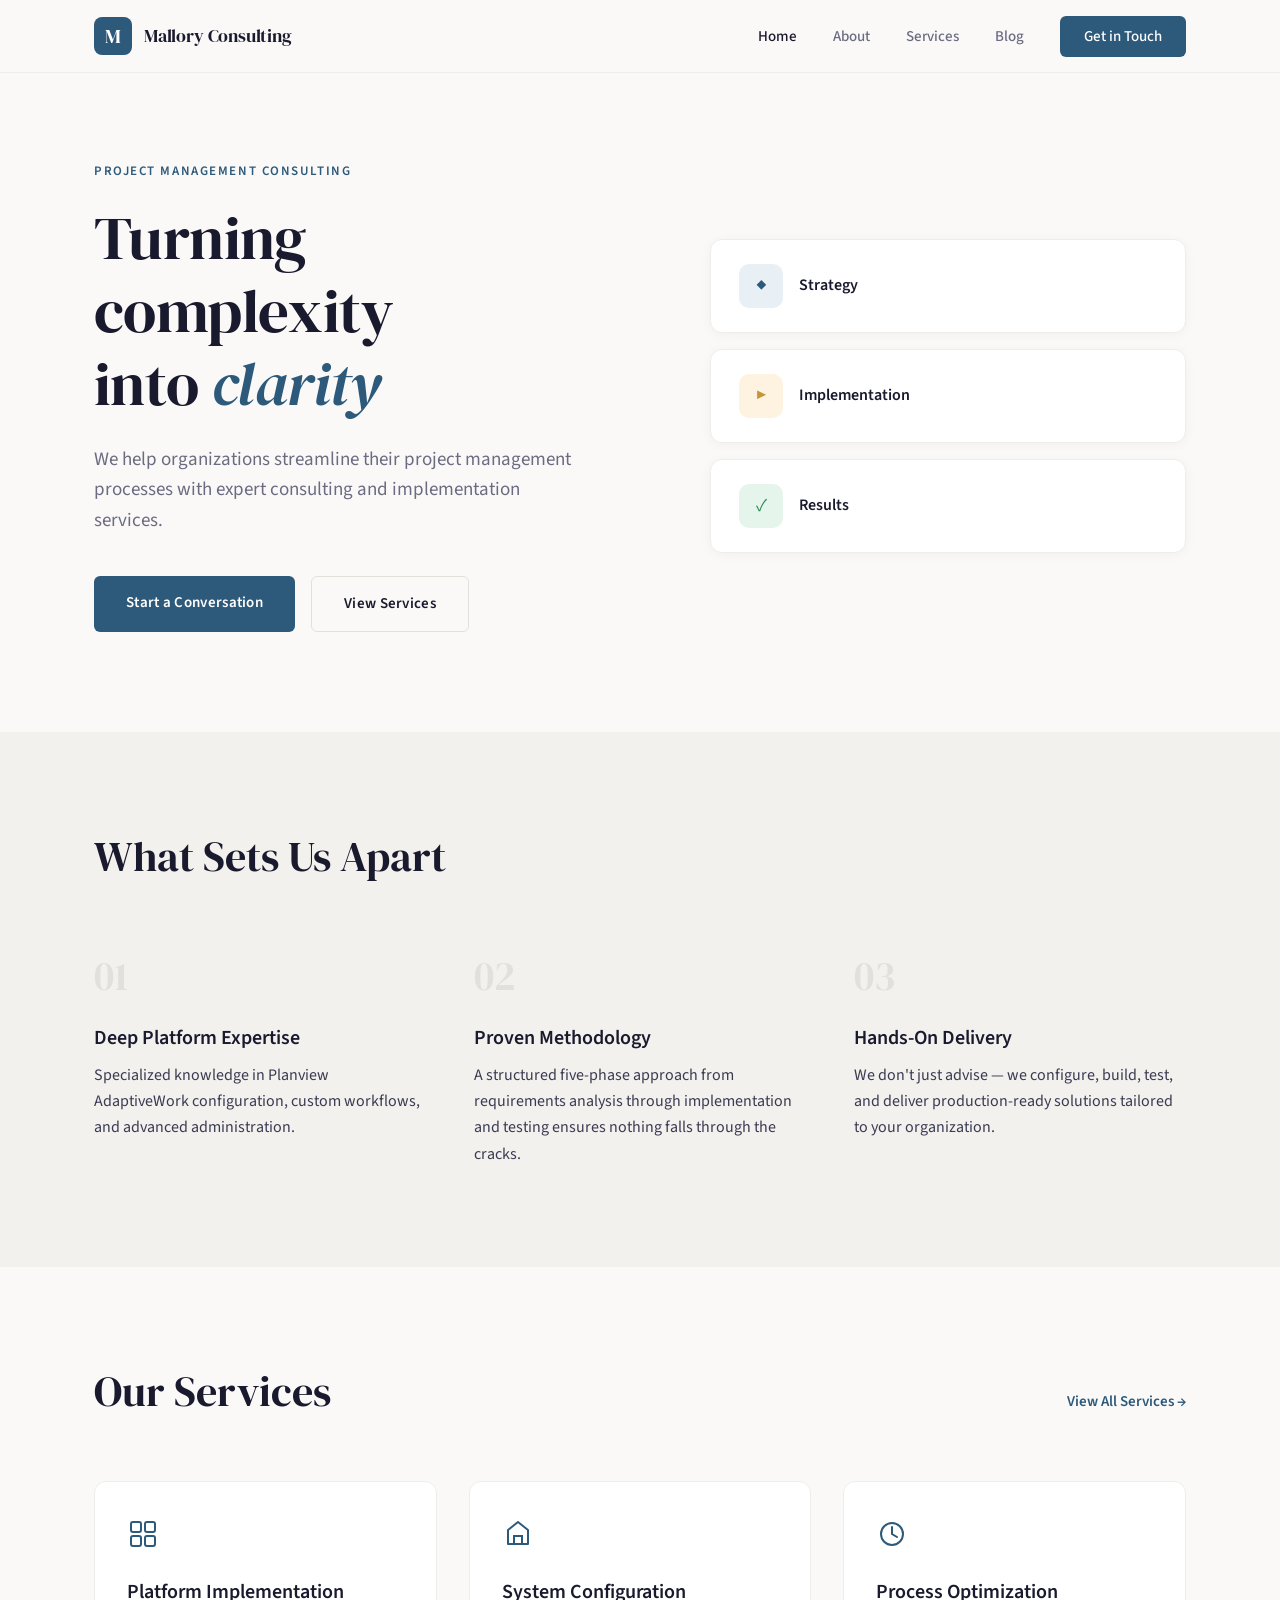
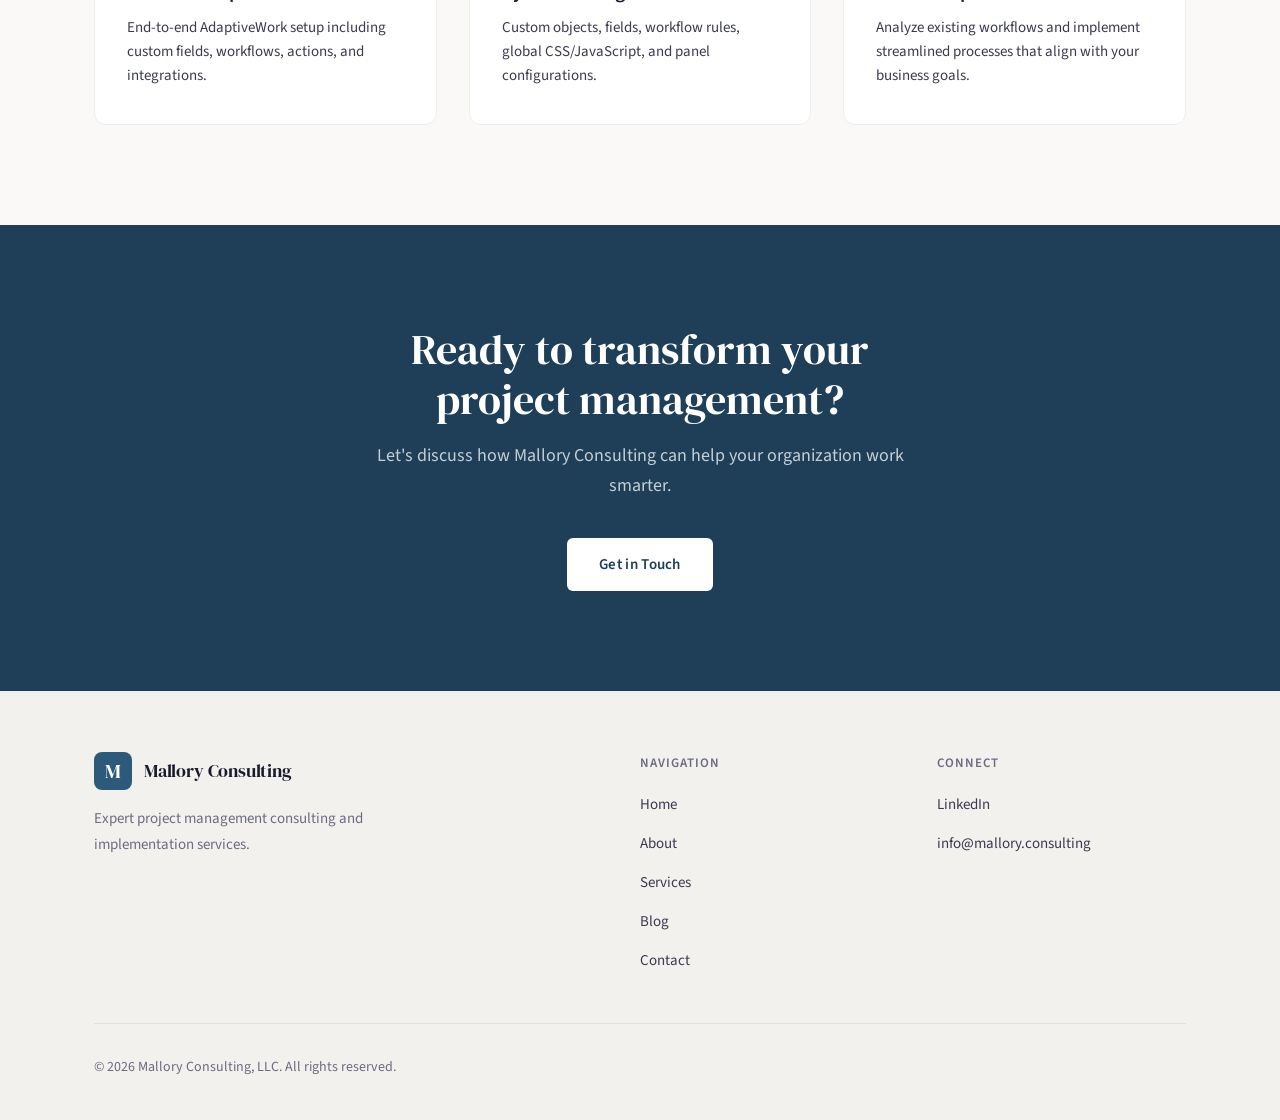
==== index.html @ 577d9a2b "Initial site scaffold" ====
<!DOCTYPE html>
<html lang="en">
<head>
    <meta charset="UTF-8">
    <meta name="viewport" content="width=device-width, initial-scale=1.0">
    <title>Mallory Consulting | Strategic Project Management Solutions</title>
    <meta name="description" content="Mallory Consulting delivers expert project management consulting, specializing in Planview AdaptiveWork implementation and configuration.">
    <link rel="stylesheet" href="css/style.css">
    <link rel="preconnect" href="https://fonts.googleapis.com">
    <link rel="preconnect" href="https://fonts.gstatic.com" crossorigin>
    <link href="https://fonts.googleapis.com/css2?family=DM+Serif+Display&family=Source+Sans+3:wght@300;400;500;600&display=swap" rel="stylesheet">
</head>
<body>
    <header class="site-header">
        <nav class="nav-container">
            <a href="index.html" class="logo">
                <span class="logo-mark">M</span>
                <span class="logo-text">Mallory Consulting</span>
            </a>
            <button class="nav-toggle" aria-label="Toggle navigation">
                <span></span><span></span><span></span>
            </button>
            <ul class="nav-links">
                <li><a href="index.html" class="active">Home</a></li>
                <li><a href="about.html">About</a></li>
                <li><a href="services.html">Services</a></li>
                <li><a href="blog.html">Blog</a></li>
                <li><a href="contact.html" class="nav-cta">Get in Touch</a></li>
            </ul>
        </nav>
    </header>

    <main>
        <!-- Hero Section -->
        <section class="hero">
            <div class="hero-content">
                <p class="hero-eyebrow">Project Management Consulting</p>
                <h1>Turning complexity<br>into <em>clarity</em></h1>
                <p class="hero-description">We help organizations streamline their project management processes with expert consulting and implementation services.</p>
                <div class="hero-actions">
                    <a href="contact.html" class="btn btn-primary">Start a Conversation</a>
                    <a href="services.html" class="btn btn-secondary">View Services</a>
                </div>
            </div>
            <div class="hero-visual">
                <div class="hero-card card-1">
                    <span class="card-icon">&#9670;</span>
                    <span class="card-label">Strategy</span>
                </div>
                <div class="hero-card card-2">
                    <span class="card-icon">&#9654;</span>
                    <span class="card-label">Implementation</span>
                </div>
                <div class="hero-card card-3">
                    <span class="card-icon">&#10003;</span>
                    <span class="card-label">Results</span>
                </div>
            </div>
        </section>

        <!-- Value Proposition -->
        <section class="value-section">
            <div class="container">
                <h2 class="section-title">What Sets Us Apart</h2>
                <div class="value-grid">
                    <div class="value-item">
                        <div class="value-number">01</div>
                        <h3>Deep Platform Expertise</h3>
                        <p>Specialized knowledge in Planview AdaptiveWork configuration, custom workflows, and advanced administration.</p>
                    </div>
                    <div class="value-item">
                        <div class="value-number">02</div>
                        <h3>Proven Methodology</h3>
                        <p>A structured five-phase approach from requirements analysis through implementation and testing ensures nothing falls through the cracks.</p>
                    </div>
                    <div class="value-item">
                        <div class="value-number">03</div>
                        <h3>Hands-On Delivery</h3>
                        <p>We don't just advise — we configure, build, test, and deliver production-ready solutions tailored to your organization.</p>
                    </div>
                </div>
            </div>
        </section>

        <!-- Services Preview -->
        <section class="services-preview">
            <div class="container">
                <div class="services-preview-header">
                    <h2 class="section-title">Our Services</h2>
                    <a href="services.html" class="link-arrow">View All Services &rarr;</a>
                </div>
                <div class="services-grid">
                    <div class="service-card">
                        <div class="service-icon">
                            <svg width="32" height="32" viewBox="0 0 32 32" fill="none"><rect x="4" y="4" width="10" height="10" rx="2" stroke="currentColor" stroke-width="2"/><rect x="18" y="4" width="10" height="10" rx="2" stroke="currentColor" stroke-width="2"/><rect x="4" y="18" width="10" height="10" rx="2" stroke="currentColor" stroke-width="2"/><rect x="18" y="18" width="10" height="10" rx="2" stroke="currentColor" stroke-width="2"/></svg>
                        </div>
                        <h3>Platform Implementation</h3>
                        <p>End-to-end AdaptiveWork setup including custom fields, workflows, actions, and integrations.</p>
                    </div>
                    <div class="service-card">
                        <div class="service-icon">
                            <svg width="32" height="32" viewBox="0 0 32 32" fill="none"><path d="M6 26V12l10-8 10 8v14H6z" stroke="currentColor" stroke-width="2" stroke-linejoin="round"/><rect x="12" y="18" width="8" height="8" stroke="currentColor" stroke-width="2"/></svg>
                        </div>
                        <h3>System Configuration</h3>
                        <p>Custom objects, fields, workflow rules, global CSS/JavaScript, and panel configurations.</p>
                    </div>
                    <div class="service-card">
                        <div class="service-icon">
                            <svg width="32" height="32" viewBox="0 0 32 32" fill="none"><circle cx="16" cy="16" r="11" stroke="currentColor" stroke-width="2"/><path d="M16 9v7l5 3" stroke="currentColor" stroke-width="2" stroke-linecap="round"/></svg>
                        </div>
                        <h3>Process Optimization</h3>
                        <p>Analyze existing workflows and implement streamlined processes that align with your business goals.</p>
                    </div>
                </div>
            </div>
        </section>

        <!-- CTA Section -->
        <section class="cta-section">
            <div class="container">
                <div class="cta-content">
                    <h2>Ready to transform your project management?</h2>
                    <p>Let's discuss how Mallory Consulting can help your organization work smarter.</p>
                    <a href="contact.html" class="btn btn-primary btn-light">Get in Touch</a>
                </div>
            </div>
        </section>
    </main>

    <footer class="site-footer">
        <div class="container">
            <div class="footer-content">
                <div class="footer-brand">
                    <a href="index.html" class="logo">
                        <span class="logo-mark">M</span>
                        <span class="logo-text">Mallory Consulting</span>
                    </a>
                    <p>Expert project management consulting and implementation services.</p>
                </div>
                <div class="footer-links">
                    <h4>Navigation</h4>
                    <ul>
                        <li><a href="index.html">Home</a></li>
                        <li><a href="about.html">About</a></li>
                        <li><a href="services.html">Services</a></li>
                        <li><a href="blog.html">Blog</a></li>
                        <li><a href="contact.html">Contact</a></li>
                    </ul>
                </div>
                <div class="footer-links">
                    <h4>Connect</h4>
                    <ul>
                        <li><a href="https://linkedin.com" target="_blank" rel="noopener">LinkedIn</a></li>
                        <li><a href="mailto:info@mallory.consulting">info@mallory.consulting</a></li>
                    </ul>
                </div>
            </div>
            <div class="footer-bottom">
                <p>&copy; 2026 Mallory Consulting, LLC. All rights reserved.</p>
            </div>
        </div>
    </footer>

    <script src="js/main.js"></script>
</body>
</html>
---- css/style.css ----
/* ============================================
   Mallory Consulting — Main Stylesheet
   ============================================ */

/* --- CSS Variables --- */
:root {
    --color-ink: #1a1a2e;
    --color-ink-light: #3a3a52;
    --color-ink-muted: #6b6b82;
    --color-surface: #faf9f7;
    --color-surface-warm: #f3f1ed;
    --color-surface-card: #ffffff;
    --color-accent: #2d5a7b;
    --color-accent-deep: #1e3f57;
    --color-accent-light: #e8f0f5;
    --color-highlight: #c5953a;
    --color-border: #e2e0db;
    --color-border-light: #eeedea;

    --font-display: 'DM Serif Display', Georgia, serif;
    --font-body: 'Source Sans 3', -apple-system, BlinkMacSystemFont, sans-serif;

    --max-width: 1140px;
    --section-padding: 100px;
    --transition: 0.3s ease;
}

/* --- Reset & Base --- */
*, *::before, *::after {
    margin: 0;
    padding: 0;
    box-sizing: border-box;
}

html {
    scroll-behavior: smooth;
    -webkit-font-smoothing: antialiased;
}

body {
    font-family: var(--font-body);
    font-weight: 400;
    font-size: 17px;
    line-height: 1.7;
    color: var(--color-ink);
    background-color: var(--color-surface);
}

img {
    max-width: 100%;
    display: block;
}

a {
    color: var(--color-accent);
    text-decoration: none;
    transition: color var(--transition);
}

a:hover {
    color: var(--color-accent-deep);
}

.container {
    max-width: var(--max-width);
    margin: 0 auto;
    padding: 0 24px;
}

/* --- Typography --- */
h1, h2, h3 {
    font-family: var(--font-display);
    font-weight: 400;
    line-height: 1.2;
    color: var(--color-ink);
}

h1 {
    font-size: clamp(2.4rem, 5vw, 3.8rem);
    letter-spacing: -0.01em;
}

h1 em {
    font-style: italic;
    color: var(--color-accent);
}

h2 {
    font-size: clamp(1.8rem, 3.5vw, 2.6rem);
}

h3 {
    font-size: 1.25rem;
}

p {
    color: var(--color-ink-light);
}

/* --- Buttons --- */
.btn {
    display: inline-block;
    padding: 14px 32px;
    font-family: var(--font-body);
    font-size: 15px;
    font-weight: 600;
    letter-spacing: 0.02em;
    border-radius: 6px;
    border: none;
    cursor: pointer;
    transition: all var(--transition);
    text-align: center;
}

.btn-primary {
    background-color: var(--color-accent);
    color: #fff;
}

.btn-primary:hover {
    background-color: var(--color-accent-deep);
    color: #fff;
    transform: translateY(-1px);
    box-shadow: 0 4px 16px rgba(45, 90, 123, 0.25);
}

.btn-secondary {
    background-color: transparent;
    color: var(--color-ink);
    border: 1.5px solid var(--color-border);
}

.btn-secondary:hover {
    border-color: var(--color-ink);
    color: var(--color-ink);
}

.btn-light {
    background-color: #fff;
    color: var(--color-accent-deep);
}

.btn-light:hover {
    background-color: var(--color-surface);
    color: var(--color-accent-deep);
    transform: translateY(-1px);
    box-shadow: 0 4px 16px rgba(0, 0, 0, 0.15);
}

.btn-full {
    width: 100%;
}

/* --- Header & Navigation --- */
.site-header {
    position: fixed;
    top: 0;
    left: 0;
    right: 0;
    z-index: 100;
    background-color: rgba(250, 249, 247, 0.92);
    backdrop-filter: blur(12px);
    border-bottom: 1px solid var(--color-border-light);
}

.nav-container {
    max-width: var(--max-width);
    margin: 0 auto;
    padding: 0 24px;
    display: flex;
    align-items: center;
    justify-content: space-between;
    height: 72px;
}

.logo {
    display: flex;
    align-items: center;
    gap: 12px;
    text-decoration: none;
    color: var(--color-ink);
}

.logo-mark {
    display: flex;
    align-items: center;
    justify-content: center;
    width: 38px;
    height: 38px;
    background-color: var(--color-accent);
    color: #fff;
    font-family: var(--font-display);
    font-size: 20px;
    border-radius: 8px;
}

.logo-text {
    font-family: var(--font-display);
    font-size: 18px;
    letter-spacing: -0.01em;
}

.nav-links {
    display: flex;
    align-items: center;
    gap: 36px;
    list-style: none;
}

.nav-links a {
    color: var(--color-ink-muted);
    font-size: 15px;
    font-weight: 500;
    transition: color var(--transition);
}

.nav-links a:hover,
.nav-links a.active {
    color: var(--color-ink);
}

.nav-cta {
    padding: 10px 24px !important;
    background-color: var(--color-accent);
    color: #fff !important;
    border-radius: 6px;
}

.nav-cta:hover {
    background-color: var(--color-accent-deep) !important;
    color: #fff !important;
}

.nav-toggle {
    display: none;
    flex-direction: column;
    gap: 5px;
    background: none;
    border: none;
    cursor: pointer;
    padding: 4px;
}

.nav-toggle span {
    display: block;
    width: 24px;
    height: 2px;
    background-color: var(--color-ink);
    border-radius: 2px;
    transition: all var(--transition);
}

/* --- Hero Section --- */
.hero {
    padding: 160px 24px var(--section-padding);
    max-width: var(--max-width);
    margin: 0 auto;
    display: grid;
    grid-template-columns: 1fr 1fr;
    gap: 60px;
    align-items: center;
}

.hero-eyebrow {
    font-size: 13px;
    font-weight: 600;
    letter-spacing: 0.12em;
    text-transform: uppercase;
    color: var(--color-accent);
    margin-bottom: 20px;
}

.hero-description {
    font-size: 19px;
    line-height: 1.6;
    color: var(--color-ink-muted);
    margin-top: 24px;
    max-width: 480px;
}

.hero-actions {
    display: flex;
    gap: 16px;
    margin-top: 40px;
}

.hero-visual {
    display: flex;
    flex-direction: column;
    gap: 16px;
    padding-left: 40px;
}

.hero-card {
    display: flex;
    align-items: center;
    gap: 16px;
    padding: 24px 28px;
    background: var(--color-surface-card);
    border: 1px solid var(--color-border-light);
    border-radius: 12px;
    box-shadow: 0 2px 12px rgba(0, 0, 0, 0.04);
    transition: all var(--transition);
}

.hero-card:hover {
    transform: translateX(4px);
    box-shadow: 0 4px 20px rgba(0, 0, 0, 0.08);
}

.card-icon {
    display: flex;
    align-items: center;
    justify-content: center;
    width: 44px;
    height: 44px;
    border-radius: 10px;
    font-size: 18px;
}

.card-1 .card-icon { background: var(--color-accent-light); color: var(--color-accent); }
.card-2 .card-icon { background: #fef3e0; color: var(--color-highlight); }
.card-3 .card-icon { background: #e6f5ec; color: #2d8a56; }

.card-label {
    font-weight: 600;
    font-size: 16px;
    color: var(--color-ink);
}

/* --- Page Hero (interior pages) --- */
.page-hero {
    padding: 160px 0 60px;
    background: linear-gradient(180deg, var(--color-surface-warm) 0%, var(--color-surface) 100%);
}

.page-hero .hero-eyebrow {
    margin-bottom: 16px;
}

/* --- Section Styles --- */
.section-title {
    margin-bottom: 16px;
}

.section-subtitle {
    font-size: 18px;
    color: var(--color-ink-muted);
    max-width: 560px;
    margin-bottom: 60px;
}

/* --- Value Section --- */
.value-section {
    padding: var(--section-padding) 0;
    background-color: var(--color-surface-warm);
}

.value-grid {
    display: grid;
    grid-template-columns: repeat(3, 1fr);
    gap: 48px;
    margin-top: 60px;
}

.value-number {
    font-family: var(--font-display);
    font-size: 2.5rem;
    color: var(--color-border);
    margin-bottom: 16px;
}

.value-item h3 {
    margin-bottom: 12px;
    font-family: var(--font-body);
    font-weight: 600;
}

.value-item p {
    font-size: 16px;
    line-height: 1.65;
}

/* --- Services Preview --- */
.services-preview {
    padding: var(--section-padding) 0;
}

.services-preview-header {
    display: flex;
    align-items: baseline;
    justify-content: space-between;
    margin-bottom: 48px;
}

.link-arrow {
    font-size: 15px;
    font-weight: 600;
    color: var(--color-accent);
}

.link-arrow:hover {
    color: var(--color-accent-deep);
}

.services-grid {
    display: grid;
    grid-template-columns: repeat(3, 1fr);
    gap: 32px;
}

.service-card {
    padding: 36px 32px;
    background: var(--color-surface-card);
    border: 1px solid var(--color-border-light);
    border-radius: 12px;
    transition: all var(--transition);
}

.service-card:hover {
    border-color: var(--color-accent);
    box-shadow: 0 8px 32px rgba(45, 90, 123, 0.08);
    transform: translateY(-2px);
}

.service-icon {
    color: var(--color-accent);
    margin-bottom: 20px;
}

.service-card h3 {
    font-family: var(--font-body);
    font-weight: 600;
    margin-bottom: 12px;
}

.service-card p {
    font-size: 15px;
    line-height: 1.6;
}

/* --- Services Detail Page --- */
.services-detail {
    padding: 40px 0 var(--section-padding);
}

.service-detail-card {
    background: var(--color-surface-card);
    border: 1px solid var(--color-border-light);
    border-radius: 16px;
    padding: 48px;
    margin-bottom: 32px;
    transition: border-color var(--transition);
}

.service-detail-card:hover {
    border-color: var(--color-accent);
}

.service-detail-header {
    display: flex;
    align-items: center;
    gap: 20px;
    margin-bottom: 24px;
}

.service-detail-icon {
    color: var(--color-accent);
}

.service-detail-header h2 {
    font-size: 1.6rem;
}

.service-detail-body p {
    font-size: 17px;
    max-width: 680px;
    margin-bottom: 28px;
}

.service-includes h4 {
    font-size: 14px;
    font-weight: 600;
    letter-spacing: 0.06em;
    text-transform: uppercase;
    color: var(--color-ink-muted);
    margin-bottom: 16px;
}

.service-includes ul {
    list-style: none;
    display: grid;
    grid-template-columns: 1fr 1fr;
    gap: 10px 40px;
}

.service-includes li {
    font-size: 15px;
    color: var(--color-ink-light);
    padding-left: 20px;
    position: relative;
}

.service-includes li::before {
    content: '';
    position: absolute;
    left: 0;
    top: 10px;
    width: 6px;
    height: 6px;
    border-radius: 50%;
    background: var(--color-accent);
}

/* --- About Page --- */
.about-story {
    padding: 40px 0 var(--section-padding);
}

.about-grid {
    display: grid;
    grid-template-columns: 2fr 1fr;
    gap: 60px;
}

.about-main h2 {
    margin-bottom: 24px;
}

.about-main p {
    font-size: 17px;
    margin-bottom: 20px;
}

.about-sidebar {
    padding-top: 8px;
}

.about-stat {
    background: var(--color-surface-warm);
    border-radius: 16px;
    padding: 32px;
}

.stat-icon {
    font-size: 24px;
    color: var(--color-accent);
    margin-bottom: 16px;
}

.about-stat h3 {
    font-family: var(--font-body);
    font-weight: 600;
    margin-bottom: 12px;
}

.about-stat p {
    font-size: 15px;
    line-height: 1.6;
}

/* --- Methodology --- */
.methodology-section {
    padding: var(--section-padding) 0;
    background-color: var(--color-surface-warm);
}

.methodology-grid {
    display: grid;
    grid-template-columns: repeat(5, 1fr);
    gap: 24px;
}

.method-step {
    background: var(--color-surface-card);
    border: 1px solid var(--color-border-light);
    border-radius: 12px;
    padding: 28px 24px;
    position: relative;
}

.step-number {
    font-family: var(--font-display);
    font-size: 2rem;
    color: var(--color-border);
    margin-bottom: 12px;
}

.method-step h3 {
    font-family: var(--font-body);
    font-weight: 600;
    font-size: 16px;
    margin-bottom: 10px;
}

.method-step p {
    font-size: 14px;
    line-height: 1.6;
}

/* --- Blog --- */
.blog-listing {
    padding: 40px 0 var(--section-padding);
}

.blog-grid {
    display: grid;
    grid-template-columns: 1fr;
    gap: 0;
}

.blog-card {
    padding: 40px 0;
    border-bottom: 1px solid var(--color-border-light);
}

.blog-card:first-child {
    padding-top: 0;
}

.blog-card-meta {
    display: flex;
    gap: 16px;
    margin-bottom: 12px;
}

.blog-date {
    font-size: 14px;
    color: var(--color-ink-muted);
}

.blog-category {
    font-size: 13px;
    font-weight: 600;
    letter-spacing: 0.04em;
    text-transform: uppercase;
    color: var(--color-accent);
}

.blog-card h2 {
    font-size: 1.5rem;
    margin-bottom: 12px;
}

.blog-card h2 a {
    color: var(--color-ink);
}

.blog-card h2 a:hover {
    color: var(--color-accent);
}

.blog-card p {
    font-size: 16px;
    max-width: 640px;
    margin-bottom: 16px;
}

.read-more {
    font-size: 15px;
    font-weight: 600;
}

/* --- Contact --- */
.contact-section {
    padding: 40px 0 var(--section-padding);
}

.contact-grid {
    display: grid;
    grid-template-columns: 1fr 1fr;
    gap: 80px;
}

.contact-info h2 {
    margin-bottom: 16px;
}

.contact-info > p {
    font-size: 17px;
    margin-bottom: 40px;
}

.contact-methods {
    display: flex;
    flex-direction: column;
    gap: 28px;
}

.contact-method h4 {
    font-size: 13px;
    font-weight: 600;
    letter-spacing: 0.08em;
    text-transform: uppercase;
    color: var(--color-ink-muted);
    margin-bottom: 6px;
}

.contact-method a,
.contact-method p {
    font-size: 17px;
    color: var(--color-ink);
}

.contact-form-wrapper {
    background: var(--color-surface-card);
    border: 1px solid var(--color-border-light);
    border-radius: 16px;
    padding: 40px;
}

.form-group {
    margin-bottom: 24px;
}

.form-group label {
    display: block;
    font-size: 14px;
    font-weight: 600;
    color: var(--color-ink);
    margin-bottom: 8px;
}

.optional {
    font-weight: 400;
    color: var(--color-ink-muted);
}

.form-group input,
.form-group select,
.form-group textarea {
    width: 100%;
    padding: 12px 16px;
    font-family: var(--font-body);
    font-size: 16px;
    color: var(--color-ink);
    background: var(--color-surface);
    border: 1px solid var(--color-border);
    border-radius: 8px;
    transition: border-color var(--transition);
    appearance: none;
}

.form-group input:focus,
.form-group select:focus,
.form-group textarea:focus {
    outline: none;
    border-color: var(--color-accent);
    box-shadow: 0 0 0 3px var(--color-accent-light);
}

.form-group select {
    background-image: url("data:image/svg+xml,%3Csvg width='12' height='8' viewBox='0 0 12 8' fill='none' xmlns='http://www.w3.org/2000/svg'%3E%3Cpath d='M1 1.5L6 6.5L11 1.5' stroke='%236b6b82' stroke-width='1.5' stroke-linecap='round' stroke-linejoin='round'/%3E%3C/svg%3E");
    background-repeat: no-repeat;
    background-position: right 16px center;
    padding-right: 40px;
}

.form-group textarea {
    resize: vertical;
    min-height: 120px;
}

.form-note {
    font-size: 14px;
    color: var(--color-ink-muted);
    margin-top: 16px;
    text-align: center;
}

/* --- CTA Section --- */
.cta-section {
    padding: var(--section-padding) 0;
    background: var(--color-accent-deep);
}

.cta-content {
    text-align: center;
    max-width: 560px;
    margin: 0 auto;
}

.cta-content h2 {
    color: #fff;
    margin-bottom: 16px;
}

.cta-content p {
    color: rgba(255, 255, 255, 0.75);
    font-size: 18px;
    margin-bottom: 36px;
}

/* --- Footer --- */
.site-footer {
    padding: 60px 0 40px;
    background-color: var(--color-surface-warm);
    border-top: 1px solid var(--color-border-light);
}

.footer-content {
    display: grid;
    grid-template-columns: 2fr 1fr 1fr;
    gap: 48px;
    margin-bottom: 48px;
}

.footer-brand p {
    font-size: 15px;
    color: var(--color-ink-muted);
    margin-top: 16px;
    max-width: 280px;
}

.footer-links h4 {
    font-size: 13px;
    font-weight: 600;
    letter-spacing: 0.08em;
    text-transform: uppercase;
    color: var(--color-ink-muted);
    margin-bottom: 16px;
}

.footer-links ul {
    list-style: none;
    display: flex;
    flex-direction: column;
    gap: 10px;
}

.footer-links a {
    font-size: 15px;
    color: var(--color-ink-light);
}

.footer-links a:hover {
    color: var(--color-accent);
}

.footer-bottom {
    padding-top: 32px;
    border-top: 1px solid var(--color-border);
}

.footer-bottom p {
    font-size: 14px;
    color: var(--color-ink-muted);
}

/* --- Animations --- */
@keyframes fadeInUp {
    from {
        opacity: 0;
        transform: translateY(20px);
    }
    to {
        opacity: 1;
        transform: translateY(0);
    }
}

.hero-content {
    animation: fadeInUp 0.6s ease forwards;
}

.hero-visual {
    animation: fadeInUp 0.6s ease 0.2s forwards;
    opacity: 0;
}

.hero-card {
    opacity: 0;
    animation: fadeInUp 0.5s ease forwards;
}

.hero-card:nth-child(1) { animation-delay: 0.3s; }
.hero-card:nth-child(2) { animation-delay: 0.45s; }
.hero-card:nth-child(3) { animation-delay: 0.6s; }

/* --- Responsive --- */
@media (max-width: 900px) {
    :root {
        --section-padding: 72px;
    }

    .hero {
        grid-template-columns: 1fr;
        padding-top: 120px;
        gap: 48px;
    }

    .hero-visual {
        padding-left: 0;
    }

    .value-grid {
        grid-template-columns: 1fr;
        gap: 36px;
    }

    .services-grid {
        grid-template-columns: 1fr;
        gap: 20px;
    }

    .methodology-grid {
        grid-template-columns: 1fr 1fr;
        gap: 16px;
    }

    .about-grid {
        grid-template-columns: 1fr;
        gap: 40px;
    }

    .contact-grid {
        grid-template-columns: 1fr;
        gap: 48px;
    }

    .footer-content {
        grid-template-columns: 1fr;
        gap: 32px;
    }

    .service-includes ul {
        grid-template-columns: 1fr;
    }
}

@media (max-width: 640px) {
    .nav-links {
        display: none;
        position: absolute;
        top: 72px;
        left: 0;
        right: 0;
        background: var(--color-surface);
        flex-direction: column;
        padding: 24px;
        gap: 8px;
        border-bottom: 1px solid var(--color-border);
        box-shadow: 0 8px 24px rgba(0,0,0,0.08);
    }

    .nav-links.open {
        display: flex;
    }

    .nav-links a {
        display: block;
        padding: 12px 0;
    }

    .nav-cta {
        text-align: center;
        margin-top: 8px;
    }

    .nav-toggle {
        display: flex;
    }

    .hero-actions {
        flex-direction: column;
    }

    .hero-actions .btn {
        text-align: center;
    }

    .services-preview-header {
        flex-direction: column;
        gap: 8px;
    }

    .methodology-grid {
        grid-template-columns: 1fr;
    }

    .service-detail-card {
        padding: 28px 24px;
    }

    .contact-form-wrapper {
        padding: 28px 24px;
    }
}
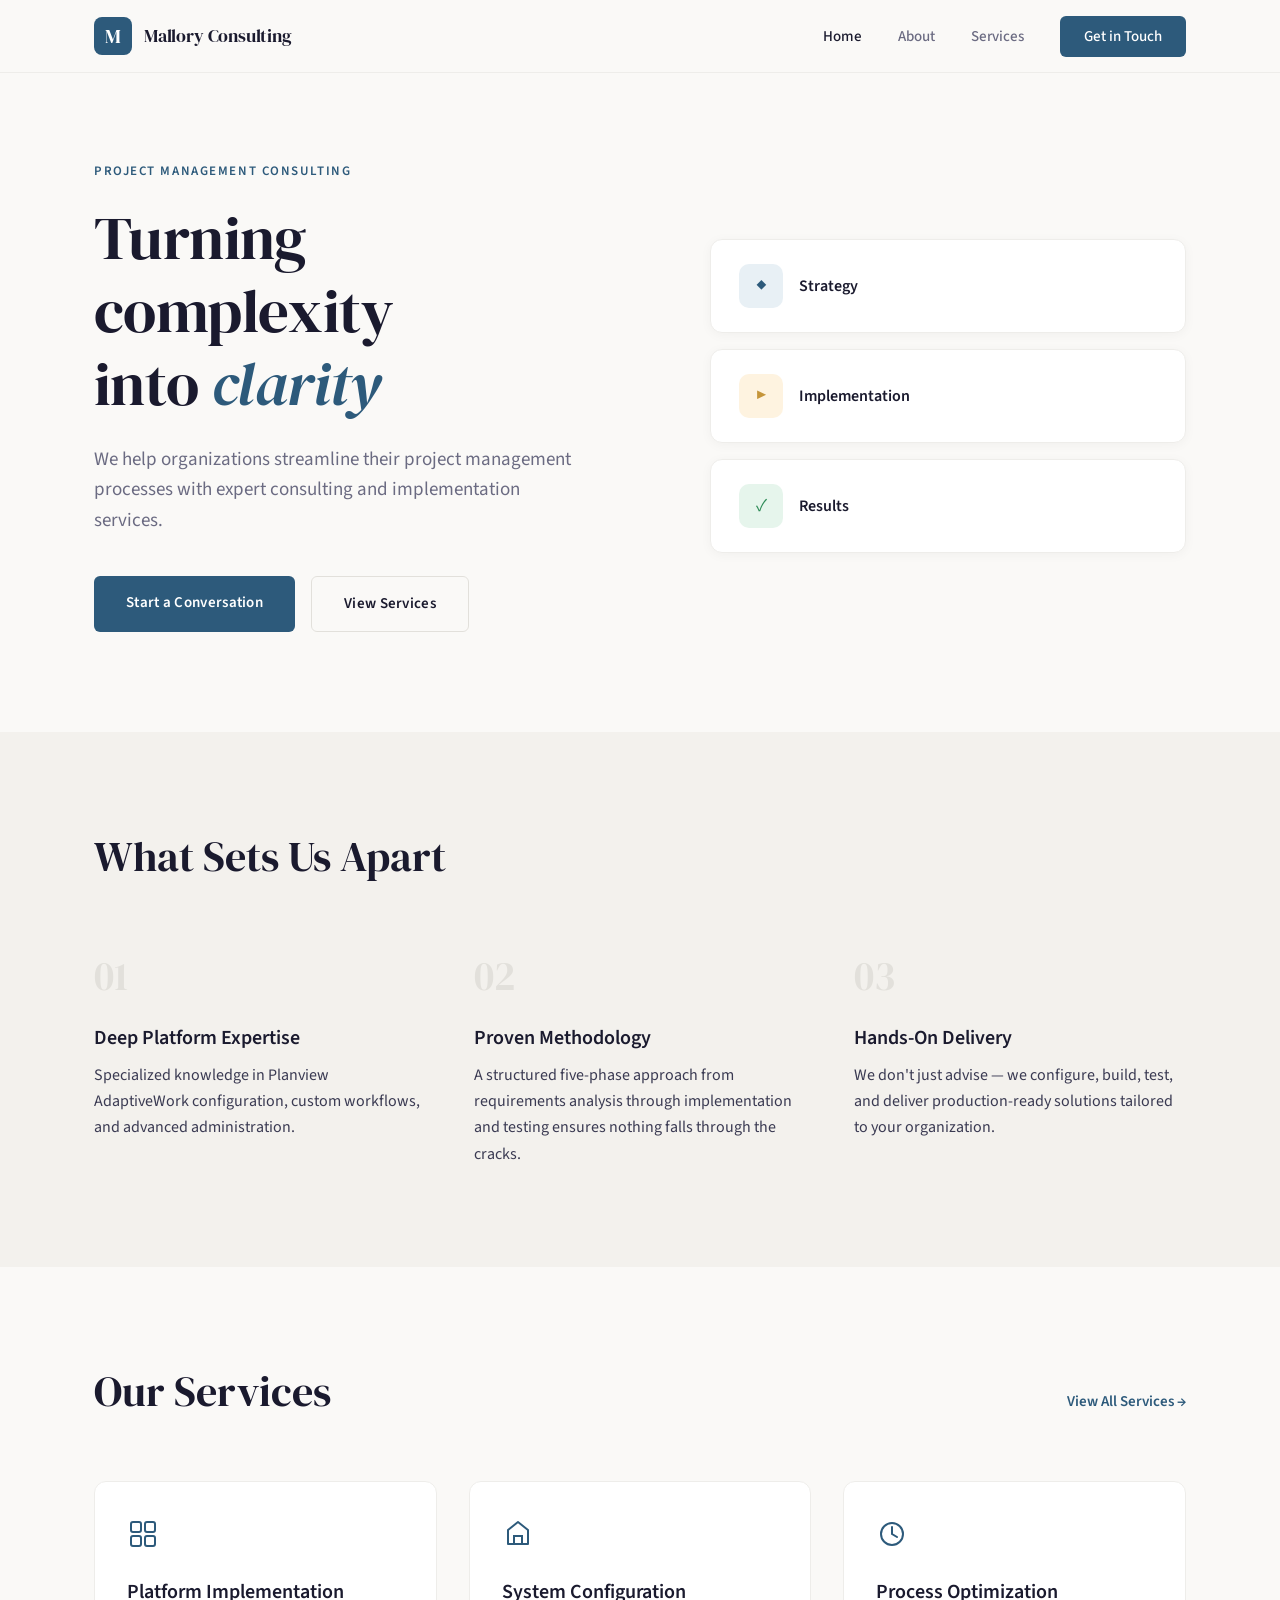
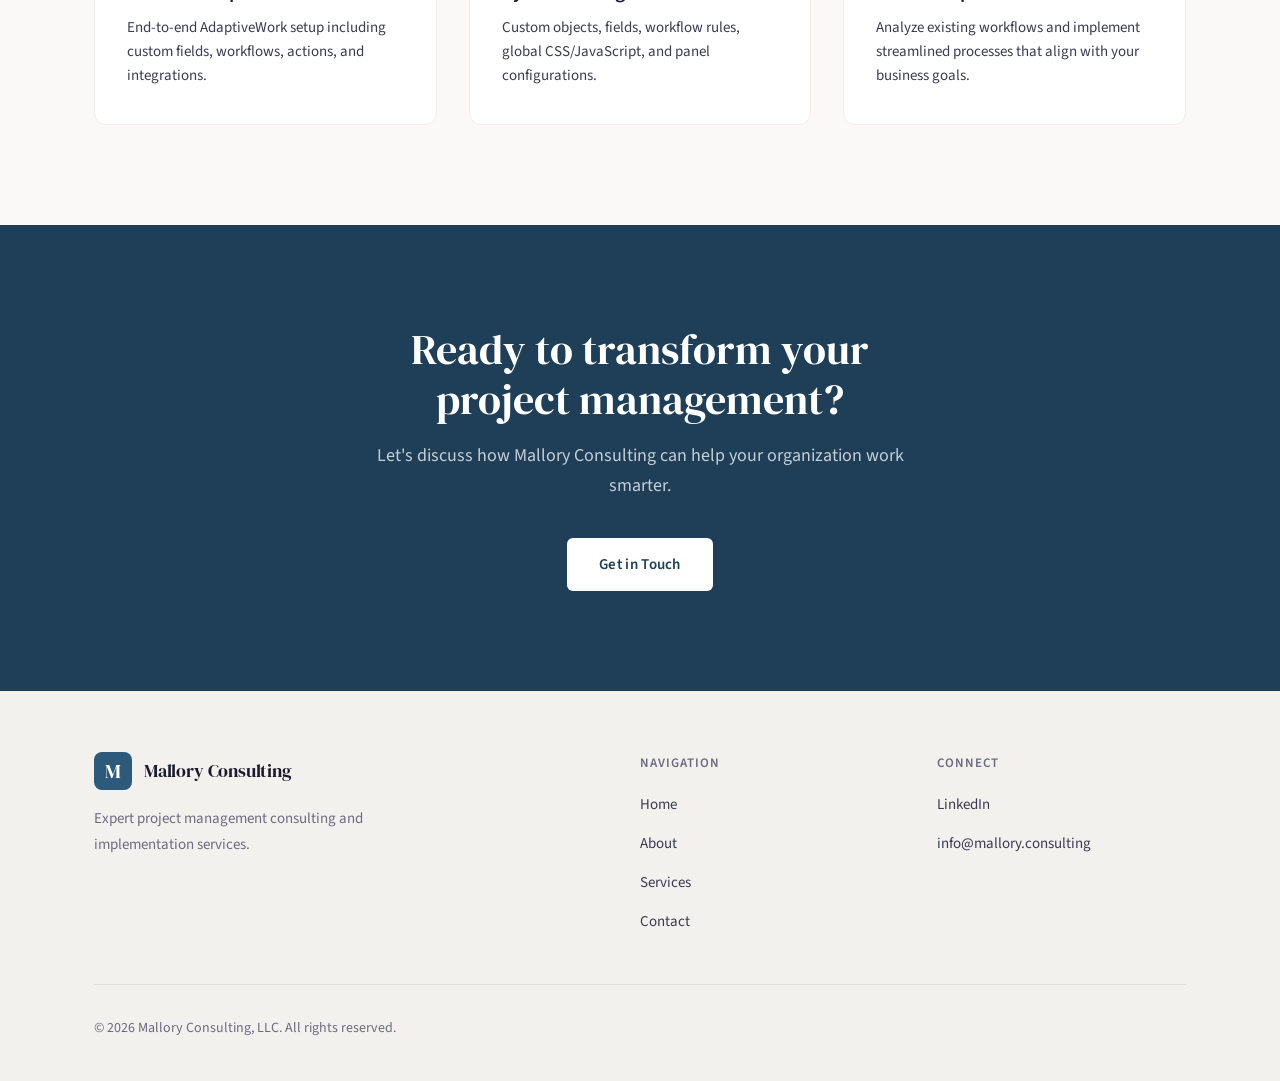
==== commit 3142c440: "Remove blog page, add Netlify forms" ====
--- a/index.html
+++ b/index.html
@@ -24,7 +24,6 @@
                 <li><a href="index.html" class="active">Home</a></li>
                 <li><a href="about.html">About</a></li>
                 <li><a href="services.html">Services</a></li>
-                <li><a href="blog.html">Blog</a></li>
                 <li><a href="contact.html" class="nav-cta">Get in Touch</a></li>
             </ul>
         </nav>
@@ -143,7 +142,6 @@
                         <li><a href="index.html">Home</a></li>
                         <li><a href="about.html">About</a></li>
                         <li><a href="services.html">Services</a></li>
-                        <li><a href="blog.html">Blog</a></li>
                         <li><a href="contact.html">Contact</a></li>
                     </ul>
                 </div>
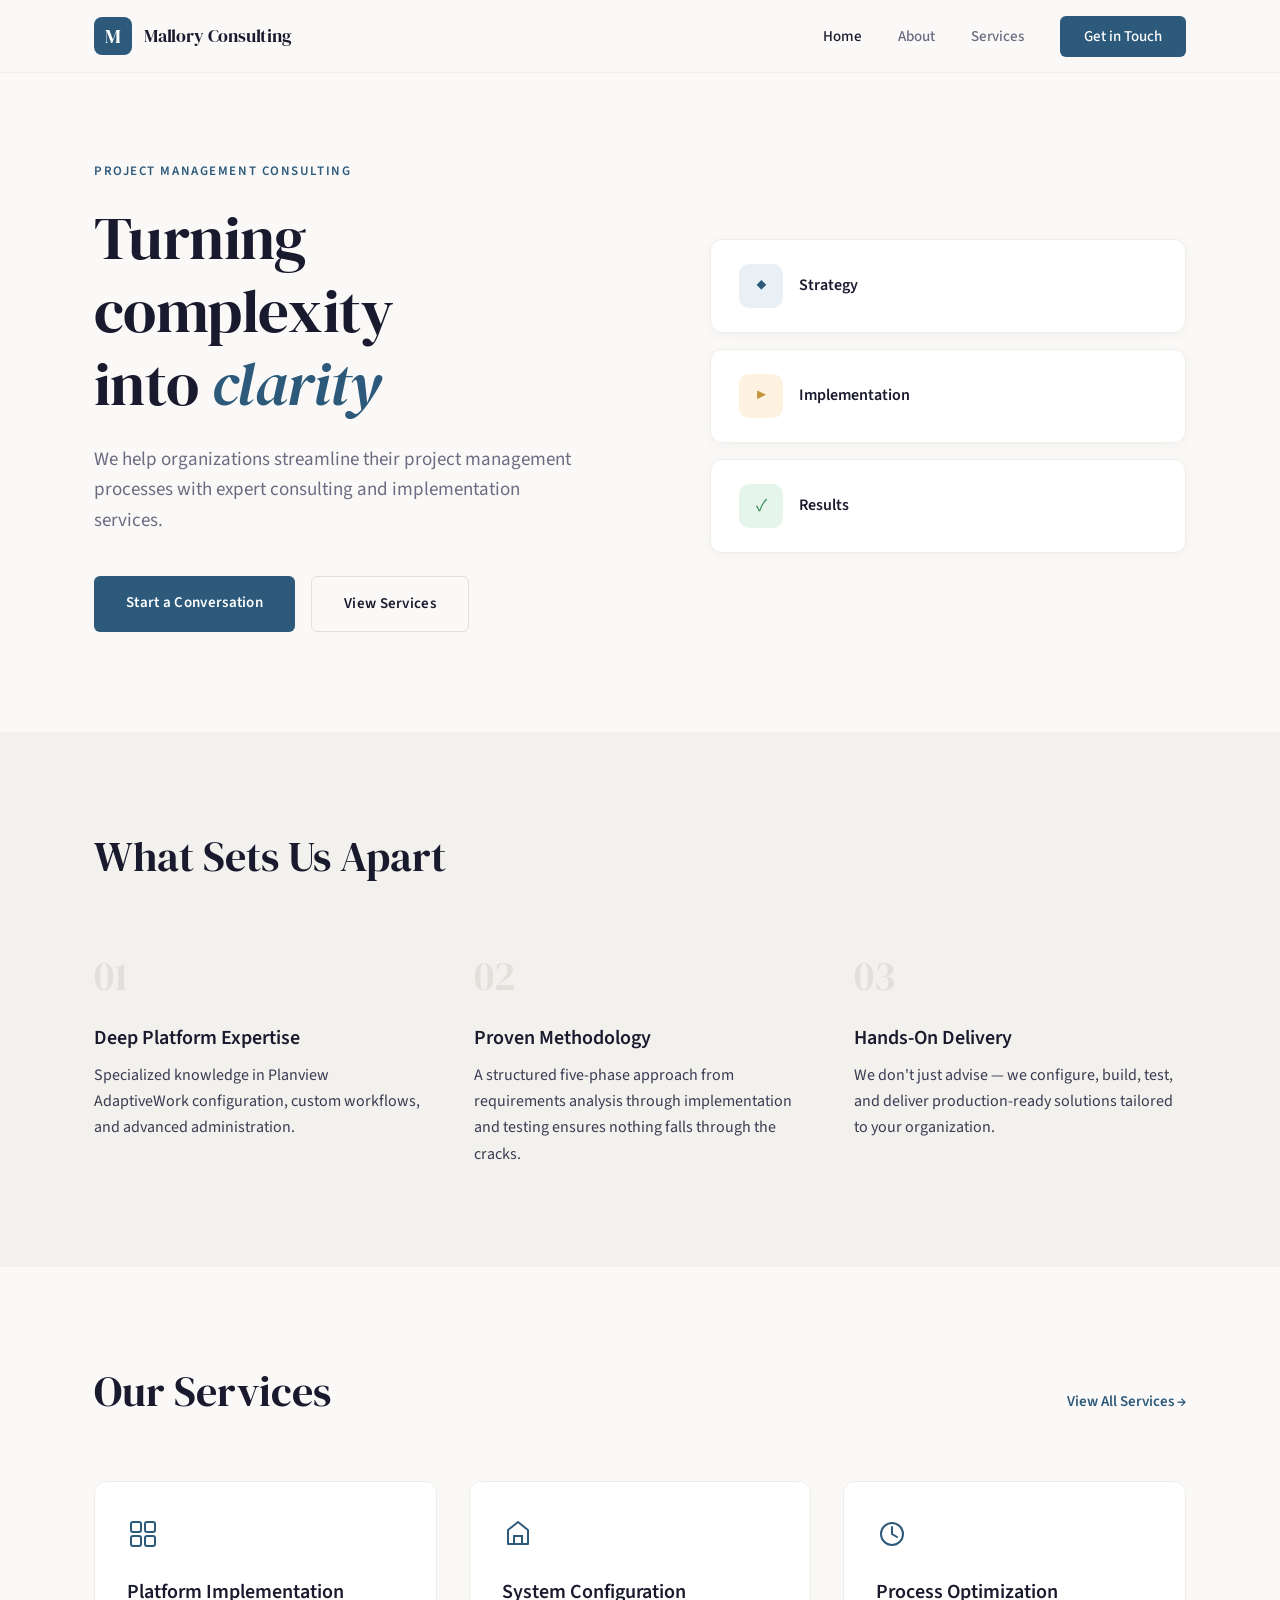
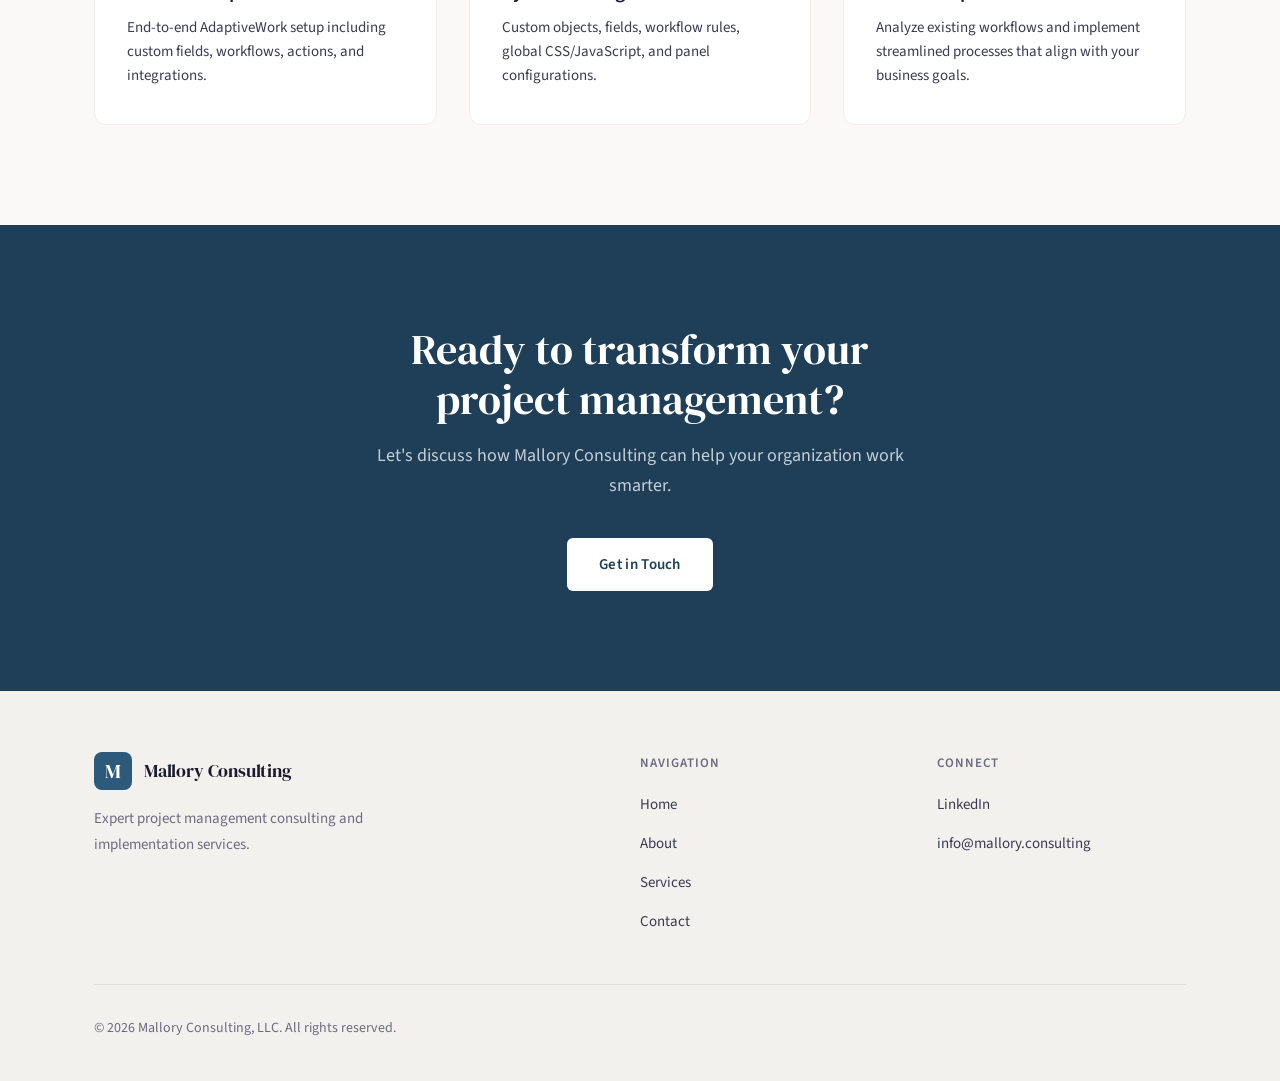
==== commit dca01607: "Update LinkedIn URLs" ====
--- a/index.html
+++ b/index.html
@@ -148,7 +148,7 @@
                 <div class="footer-links">
                     <h4>Connect</h4>
                     <ul>
-                        <li><a href="https://linkedin.com" target="_blank" rel="noopener">LinkedIn</a></li>
+                        <li><a href="https://www.linkedin.com/in/john-mallory-pmp-mitm-1766a44/" target="_blank" rel="noopener">LinkedIn</a></li>
                         <li><a href="mailto:info@mallory.consulting">info@mallory.consulting</a></li>
                     </ul>
                 </div>
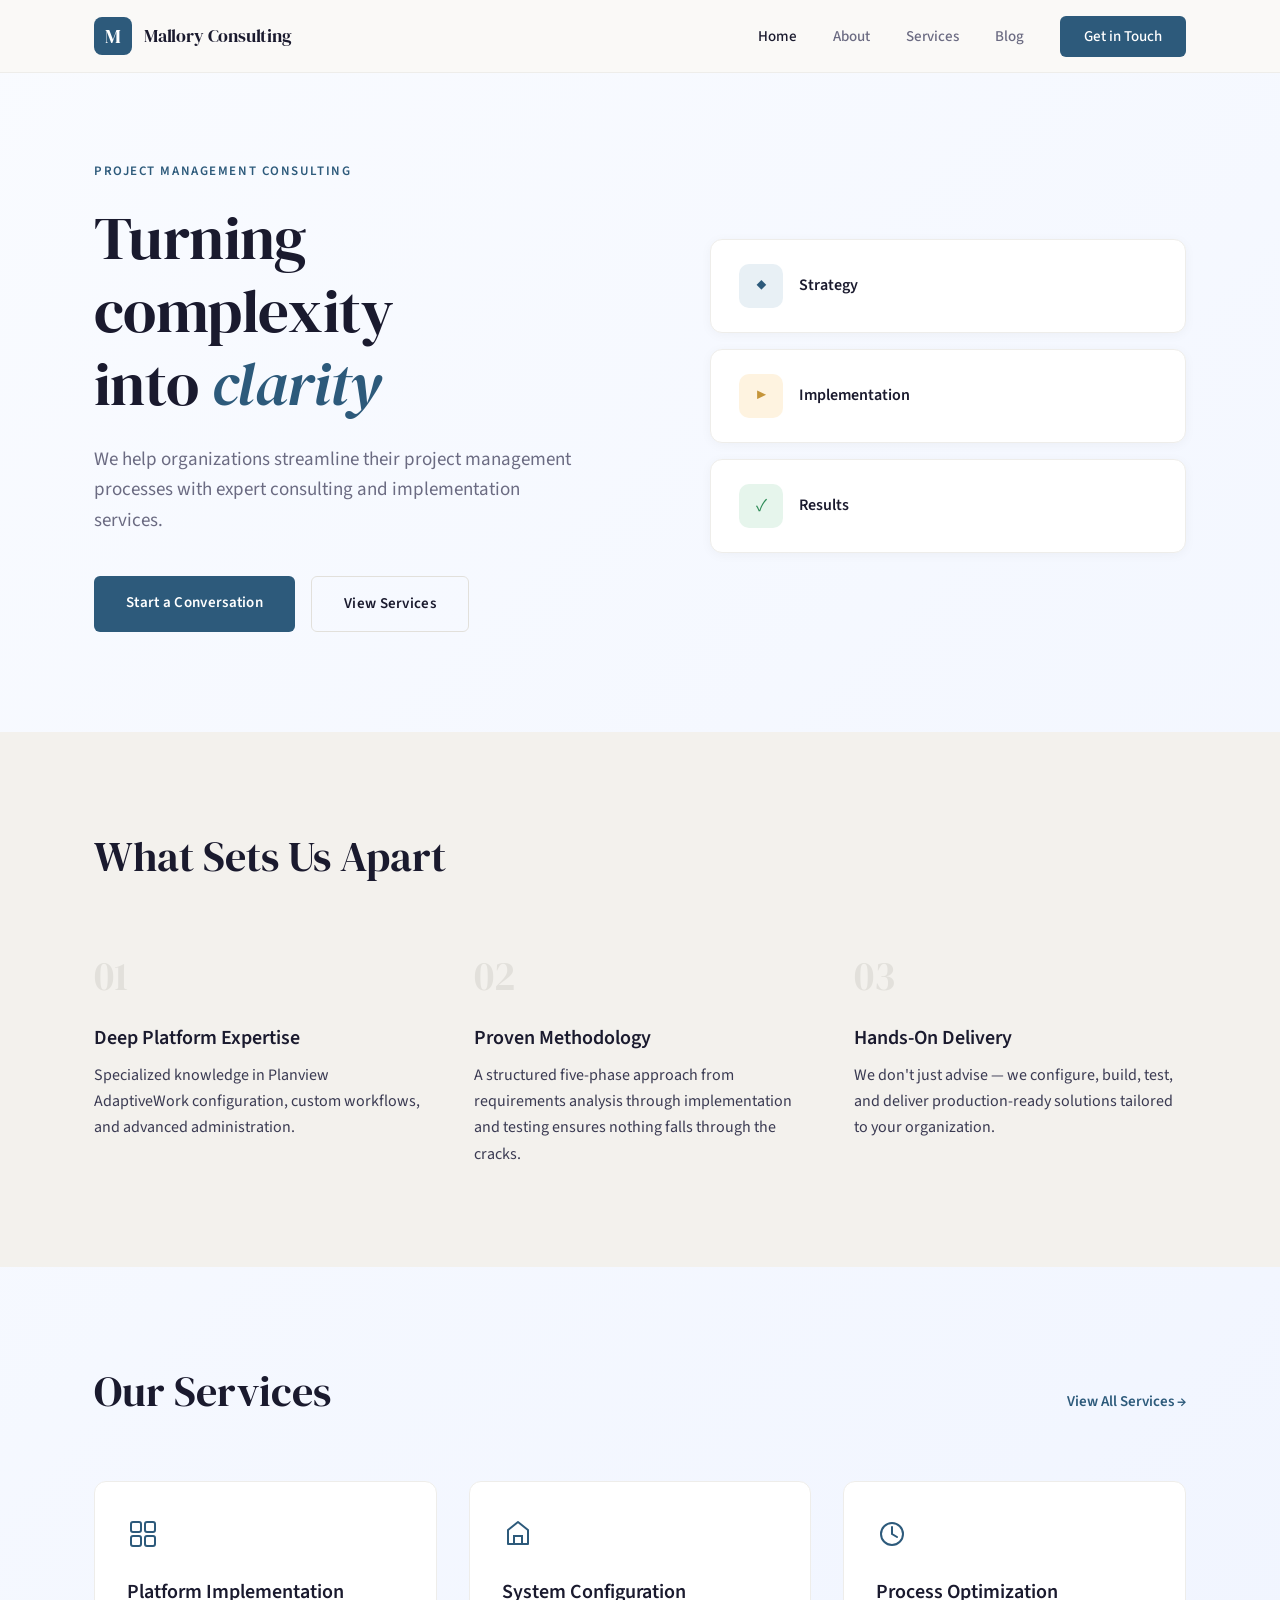
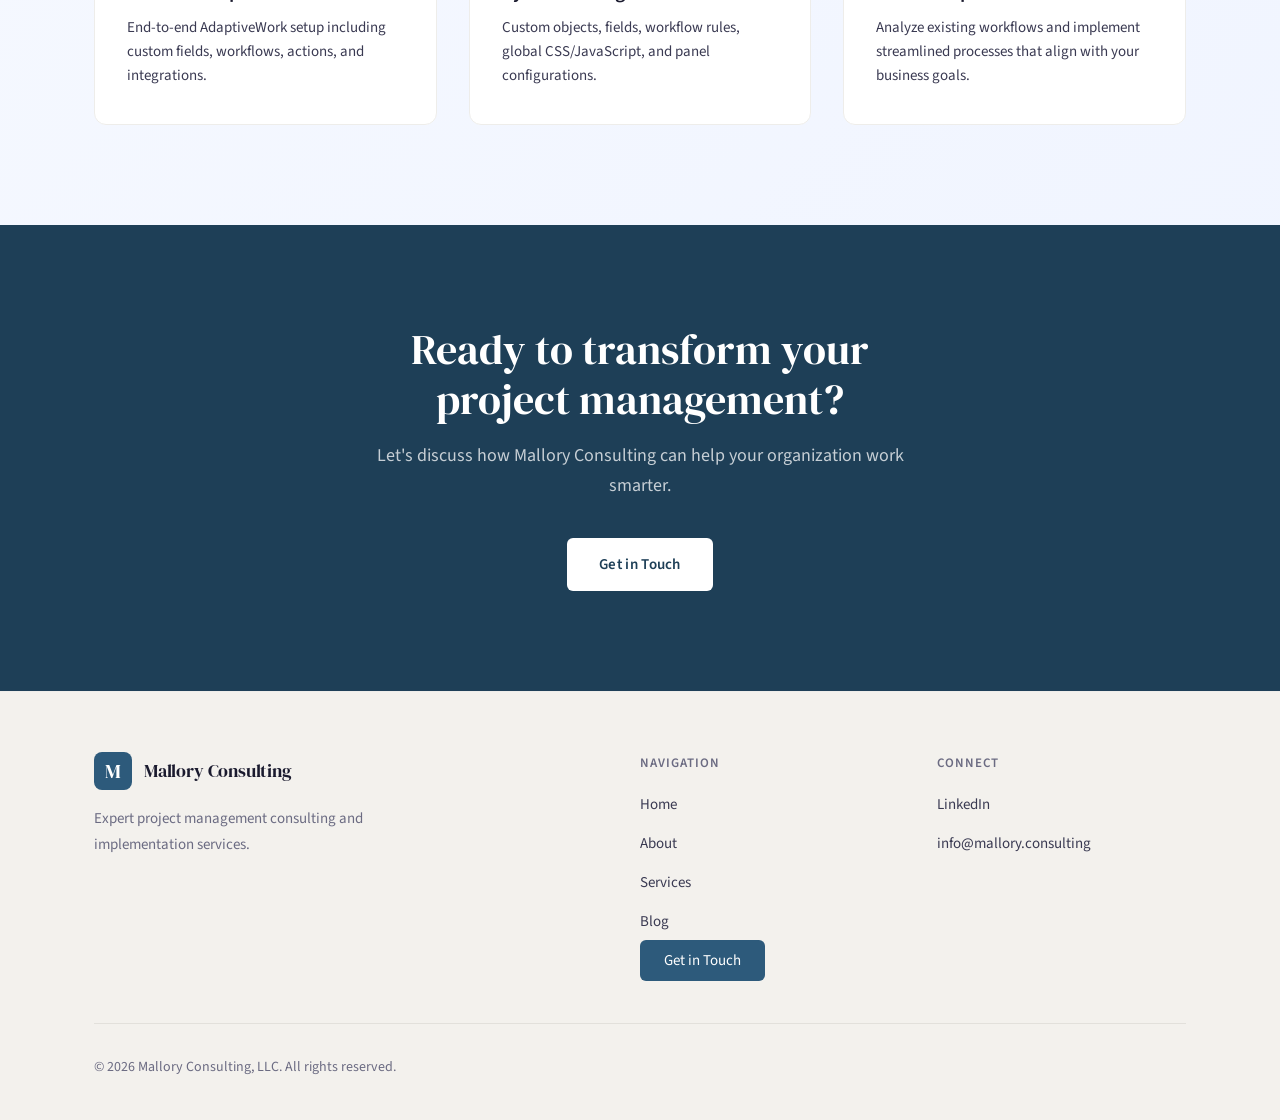
==== commit 9e6e4c5f: "Add blog with first post" ====
--- a/index.html
+++ b/index.html
@@ -3,12 +3,40 @@
 <head>
     <meta charset="UTF-8">
     <meta name="viewport" content="width=device-width, initial-scale=1.0">
-    <title>Mallory Consulting | Strategic Project Management Solutions</title>
-    <meta name="description" content="Mallory Consulting delivers expert project management consulting, specializing in Planview AdaptiveWork implementation and configuration.">
+    <title>Mallory Consulting</title>
+    <meta name="description" content="Expert Planview AdaptiveWork implementation and configuration consulting. Custom workflows, fields, automation, and admin-level platform solutions for your organization.">
+    <meta name="keywords" content="Planview AdaptiveWork, AdaptiveWork consultant, AdaptiveWork implementation, project management consulting, workflow automation, AdaptiveWork configuration">
+    <meta property="og:title" content="Mallory Consulting">
+    <meta property="og:description" content="Expert Planview AdaptiveWork implementation and configuration consulting. Custom workflows, automation, and admin-level platform solutions.">
+    <meta property="og:type" content="website">
+    <meta property="og:url" content="https://mallory.consulting/">
+    <meta name="robots" content="index, follow">
+    <link rel="canonical" href="https://mallory.consulting/">
+    <link rel="icon" type="image/svg+xml" href="favicon.svg">
     <link rel="stylesheet" href="css/style.css">
     <link rel="preconnect" href="https://fonts.googleapis.com">
     <link rel="preconnect" href="https://fonts.gstatic.com" crossorigin>
     <link href="https://fonts.googleapis.com/css2?family=DM+Serif+Display&family=Source+Sans+3:wght@300;400;500;600&display=swap" rel="stylesheet">
+    <script type="application/ld+json">
+    {
+        "@context": "https://schema.org",
+        "@type": "ProfessionalService",
+        "name": "Mallory Consulting, LLC",
+        "description": "Expert Planview AdaptiveWork implementation and configuration consulting services.",
+        "url": "https://mallory.consulting",
+        "email": "info@mallory.consulting",
+        "areaServed": "US",
+        "address": {
+            "@type": "PostalAddress",
+            "addressRegion": "TN",
+            "addressCountry": "US"
+        },
+        "sameAs": [
+            "https://www.linkedin.com/in/john-mallory-pmp-mitm-1766a44/"
+        ],
+        "knowsAbout": ["Planview AdaptiveWork", "Project Management", "Workflow Automation", "AdaptiveWork Configuration", "AdaptiveWork Implementation"]
+    }
+    </script>
 </head>
 <body>
     <header class="site-header">
@@ -24,7 +52,8 @@
                 <li><a href="index.html" class="active">Home</a></li>
                 <li><a href="about.html">About</a></li>
                 <li><a href="services.html">Services</a></li>
-                <li><a href="contact.html" class="nav-cta">Get in Touch</a></li>
+       		<li><a href="blog.html">Blog</a></li>
+      		<li><a href="contact.html" class="nav-cta">Get in Touch</a></li>
             </ul>
         </nav>
     </header>
@@ -140,9 +169,10 @@
                     <h4>Navigation</h4>
                     <ul>
                         <li><a href="index.html">Home</a></li>
-                        <li><a href="about.html">About</a></li>
-                        <li><a href="services.html">Services</a></li>
-                        <li><a href="contact.html">Contact</a></li>
+                        <li><a href="about.html">About</a></li> 
+			<li><a href="services.html">Services</a></li>
+       			<li><a href="blog.html">Blog</a></li>
+       			<li><a href="contact.html" class="nav-cta">Get in Touch</a></li>
                     </ul>
                 </div>
                 <div class="footer-links">
--- a/css/style.css
+++ b/css/style.css
@@ -986,3 +986,287 @@
         padding: 28px 24px;
     }
 }
+/* --- Actu8 Coming Soon --- */
+:root {
+    --color-primary: #4d71fa;
+    --color-primary-dark: #3450d4;
+    --color-primary-soft: #e4e9ff;
+    --color-bg-soft: #f4f7fe;
+}
+
+body {
+    background: linear-gradient(135deg, #f9fbff 0%, #eef3ff 100%);
+}
+
+.coming-soon-header {
+    background: rgba(255, 255, 255, 0.82);
+    border-bottom: 1px solid rgba(69, 93, 178, 0.15);
+}
+
+.coming-soon-main {
+    min-height: calc(100vh - 90px);
+    display: flex;
+    align-items: center;
+    justify-content: center;
+    padding: 100px 0 60px;
+}
+
+.coming-soon-hero {
+    width: 100%;
+    max-width: 900px;
+    margin: 0 auto;
+    background: rgba(255, 255, 255, 0.92);
+    border: 1px solid #e6e9f6;
+    border-radius: 20px;
+    box-shadow: 0 24px 54px rgba(53, 77, 140, 0.12);
+    padding: 56px 36px 44px;
+}
+
+.coming-soon-splash h1 {
+    font-size: clamp(2.5rem, 7vw, 3.6rem);
+    margin-top: 12px;
+    margin-bottom: 16px;
+    line-height: 1.04;
+}
+
+.eyebrow {
+    font-size: 12px;
+    font-weight: 600;
+    text-transform: uppercase;
+    letter-spacing: 0.18em;
+    color: var(--color-primary-dark);
+}
+
+.coming-soon-splash p {
+    color: #484f6f;
+    margin-top: 0.85rem;
+    font-size: 1.08rem;
+    line-height: 1.5;
+    max-width: 650px;
+}
+
+.early-access-form {
+    margin-top: 28px;
+    display: grid;
+    grid-template-columns: 1fr auto;
+    gap: 12px;
+    align-items: center;
+}
+
+.early-access-form input[type=email] {
+    padding: 14px 16px;
+    border-radius: 10px;
+    border: 1px solid #dbe2f1;
+    color: #1f2a5d;
+    font-size: 16px;
+    max-width: 100%;
+}
+
+.early-access-form input[type=email]:focus {
+    outline: none;
+    border-color: var(--color-primary);
+    box-shadow: 0 0 0 4px rgba(78, 114, 255, 0.16);
+}
+
+.early-access-form .btn-primary {
+    min-width: 130px;
+    padding: 14px 20px;
+    background-color: var(--color-primary);
+    border-radius: 10px;
+    font-weight: 700;
+}
+
+.early-access-form .btn-primary:hover {
+    background-color: var(--color-primary-dark);
+    box-shadow: 0 8px 18px rgba(45, 90, 210, 0.28);
+}
+
+.small-note {
+    color: #6d739b;
+    margin-top: 12px;
+    font-size: 0.91rem;
+}
+
+.feature-grid {
+    margin-top: 38px;
+    display: grid;
+    grid-template-columns: repeat(auto-fit, minmax(200px, 1fr));
+    gap: 14px;
+}
+
+.feature-card {
+    background: #ffffff;
+    border: 1px solid #e4e8f8;
+    border-radius: 12px;
+    padding: 20px;
+    color: #2f365f;
+    box-shadow: 0 8px 20px rgba(74, 92, 151, 0.08);
+    transition: transform 0.2s ease, box-shadow 0.2s ease;
+}
+
+.feature-card:hover {
+    transform: translateY(-3px);
+    box-shadow: 0 14px 24px rgba(66, 96, 167, 0.15);
+}
+
+.feature-card h3 {
+    color: var(--color-primary-dark);
+    margin-bottom: 8px;
+}
+
+.coming-soon-footnote {
+    margin-top: 24px;
+    text-align: center;
+    color: #58608a;
+    font-size: 0.98rem;
+}
+
+.coming-soon-footer {
+    background: transparent;
+    border-top: 1px solid #d9def2;
+    padding: 18px 0;
+    color: #4f567e;
+    text-align: center;
+}
+
+@media (max-width: 900px) {
+    .coming-soon-hero {
+        padding: 34px 20px;
+    }
+
+    .coming-soon-splash h1 {
+        font-size: clamp(2.2rem, 8vw, 2.8rem);
+    }
+
+    .early-access-form {
+        grid-template-columns: 1fr;
+    }
+
+    .early-access-form .btn-primary {
+        width: 100%;
+    }
+}
+/* ============================================
+   Blog Post Styles — APPEND TO style.css
+   ============================================ */
+
+.container-narrow {
+    max-width: 760px;
+    margin: 0 auto;
+    padding: 0 24px;
+}
+
+.blog-post {
+    padding-bottom: var(--section-padding);
+}
+
+.blog-post-header {
+    padding: 160px 0 50px;
+    background: linear-gradient(180deg, var(--color-surface-warm) 0%, var(--color-surface) 100%);
+}
+
+.blog-post-meta {
+    display: flex;
+    align-items: center;
+    flex-wrap: wrap;
+    gap: 12px;
+    margin-bottom: 24px;
+    font-size: 14px;
+    color: var(--color-ink-muted);
+}
+
+.blog-post-meta a {
+    color: var(--color-accent);
+    font-weight: 500;
+}
+
+.meta-separator {
+    color: var(--color-border);
+}
+
+.blog-post-header h1 {
+    font-size: clamp(2rem, 4.5vw, 3.2rem);
+    line-height: 1.15;
+    margin-bottom: 24px;
+}
+
+.blog-post-byline {
+    font-size: 16px;
+    color: var(--color-ink-muted);
+    font-style: italic;
+}
+
+.blog-post-body {
+    padding-top: 48px;
+}
+
+.blog-post-body .lead {
+    font-size: 21px;
+    line-height: 1.6;
+    color: var(--color-ink);
+    margin-bottom: 28px;
+    font-weight: 400;
+}
+
+.blog-post-body p {
+    font-size: 18px;
+    line-height: 1.75;
+    margin-bottom: 24px;
+    color: var(--color-ink-light);
+}
+
+.blog-post-body h2 {
+    font-size: 1.9rem;
+    margin-top: 56px;
+    margin-bottom: 20px;
+    color: var(--color-ink);
+}
+
+.blog-post-body h3 {
+    font-family: var(--font-body);
+    font-weight: 600;
+    font-size: 1.2rem;
+    margin-top: 36px;
+    margin-bottom: 12px;
+    color: var(--color-ink);
+}
+
+.blog-post-body h3 + p {
+    margin-top: 0;
+}
+
+.post-cta {
+    margin-top: 48px;
+    text-align: center;
+}
+
+.post-divider {
+    border: none;
+    border-top: 1px solid var(--color-border);
+    margin: 56px 0 32px;
+}
+
+.post-author-bio {
+    font-size: 16px;
+    color: var(--color-ink-muted);
+    text-align: center;
+}
+
+.post-author-bio a {
+    color: var(--color-accent);
+    font-weight: 500;
+}
+
+@media (max-width: 640px) {
+    .blog-post-header {
+        padding-top: 120px;
+    }
+
+    .blog-post-body .lead {
+        font-size: 19px;
+    }
+
+    .blog-post-body p {
+        font-size: 17px;
+    }
+}
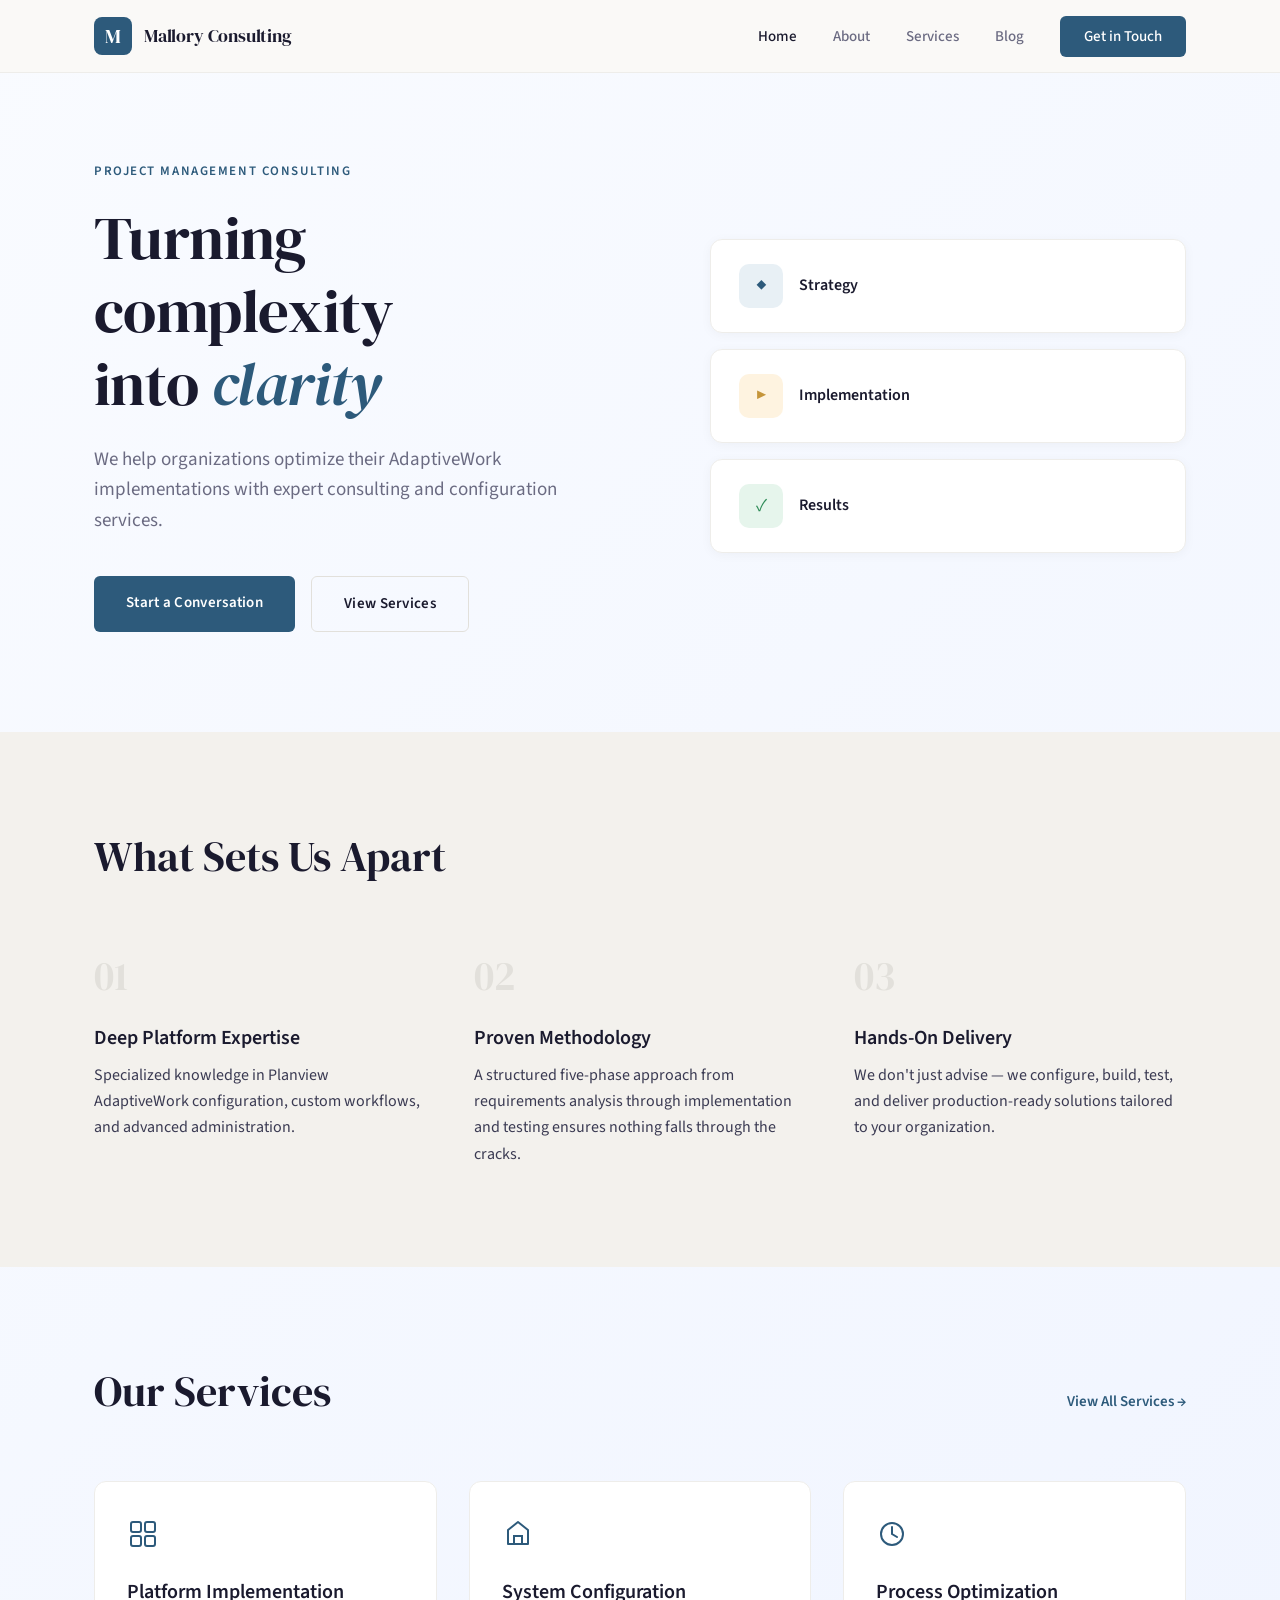
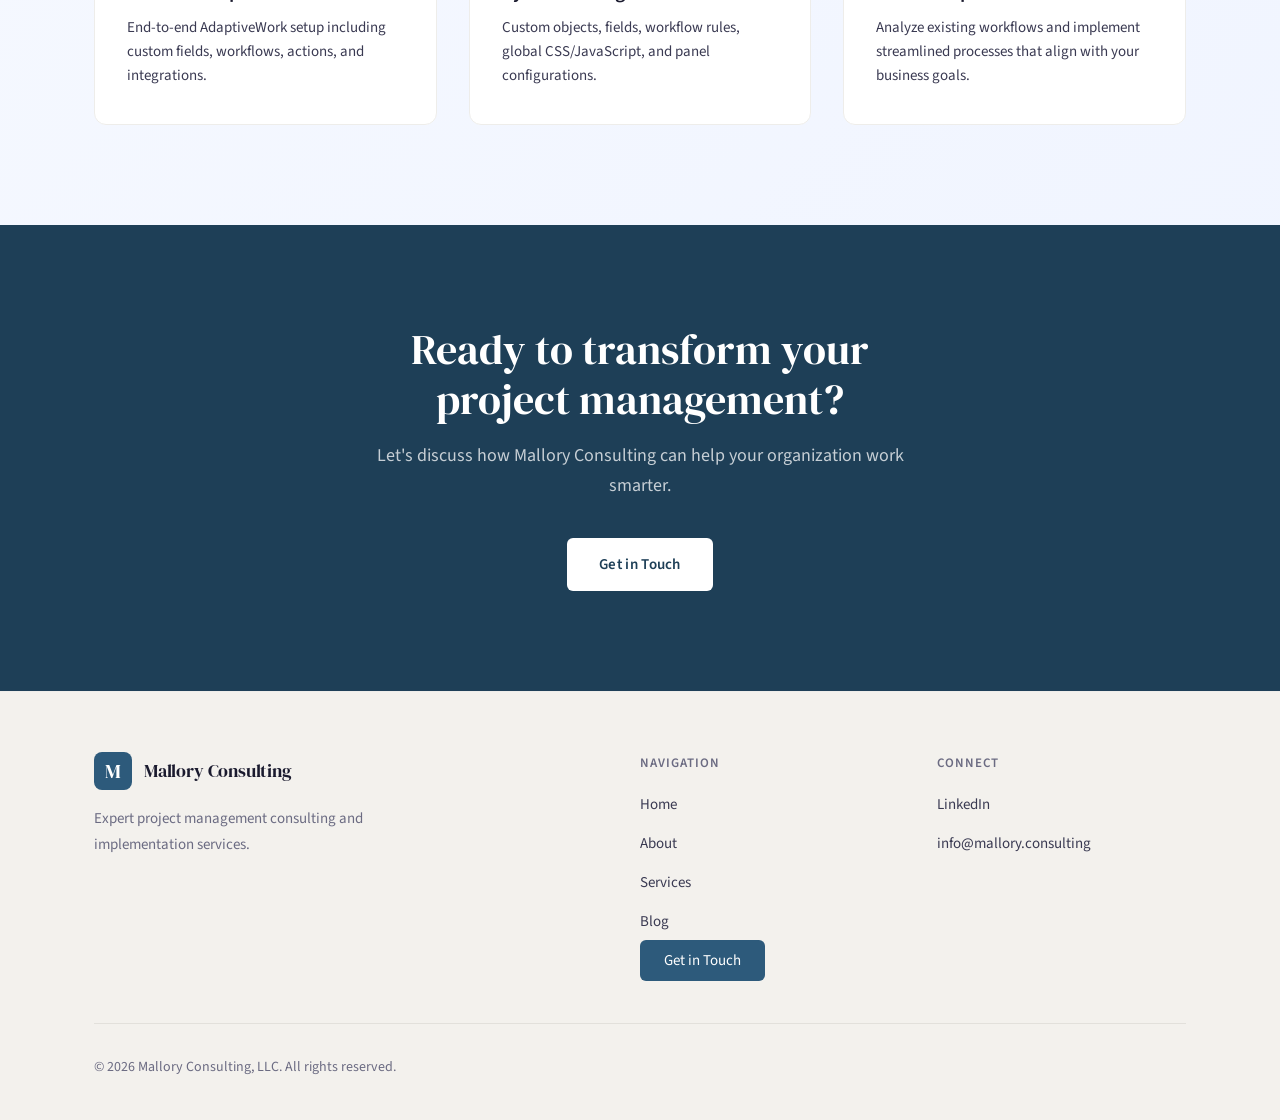
==== commit 48ed5dd6: "Update hero description to reference AdaptiveWork" ====
--- a/index.html
+++ b/index.html
@@ -64,7 +64,7 @@
             <div class="hero-content">
                 <p class="hero-eyebrow">Project Management Consulting</p>
                 <h1>Turning complexity<br>into <em>clarity</em></h1>
-                <p class="hero-description">We help organizations streamline their project management processes with expert consulting and implementation services.</p>
+                <p class="hero-description">We help organizations optimize their AdaptiveWork implementations with expert consulting and configuration services.</p>
                 <div class="hero-actions">
                     <a href="contact.html" class="btn btn-primary">Start a Conversation</a>
                     <a href="services.html" class="btn btn-secondary">View Services</a>
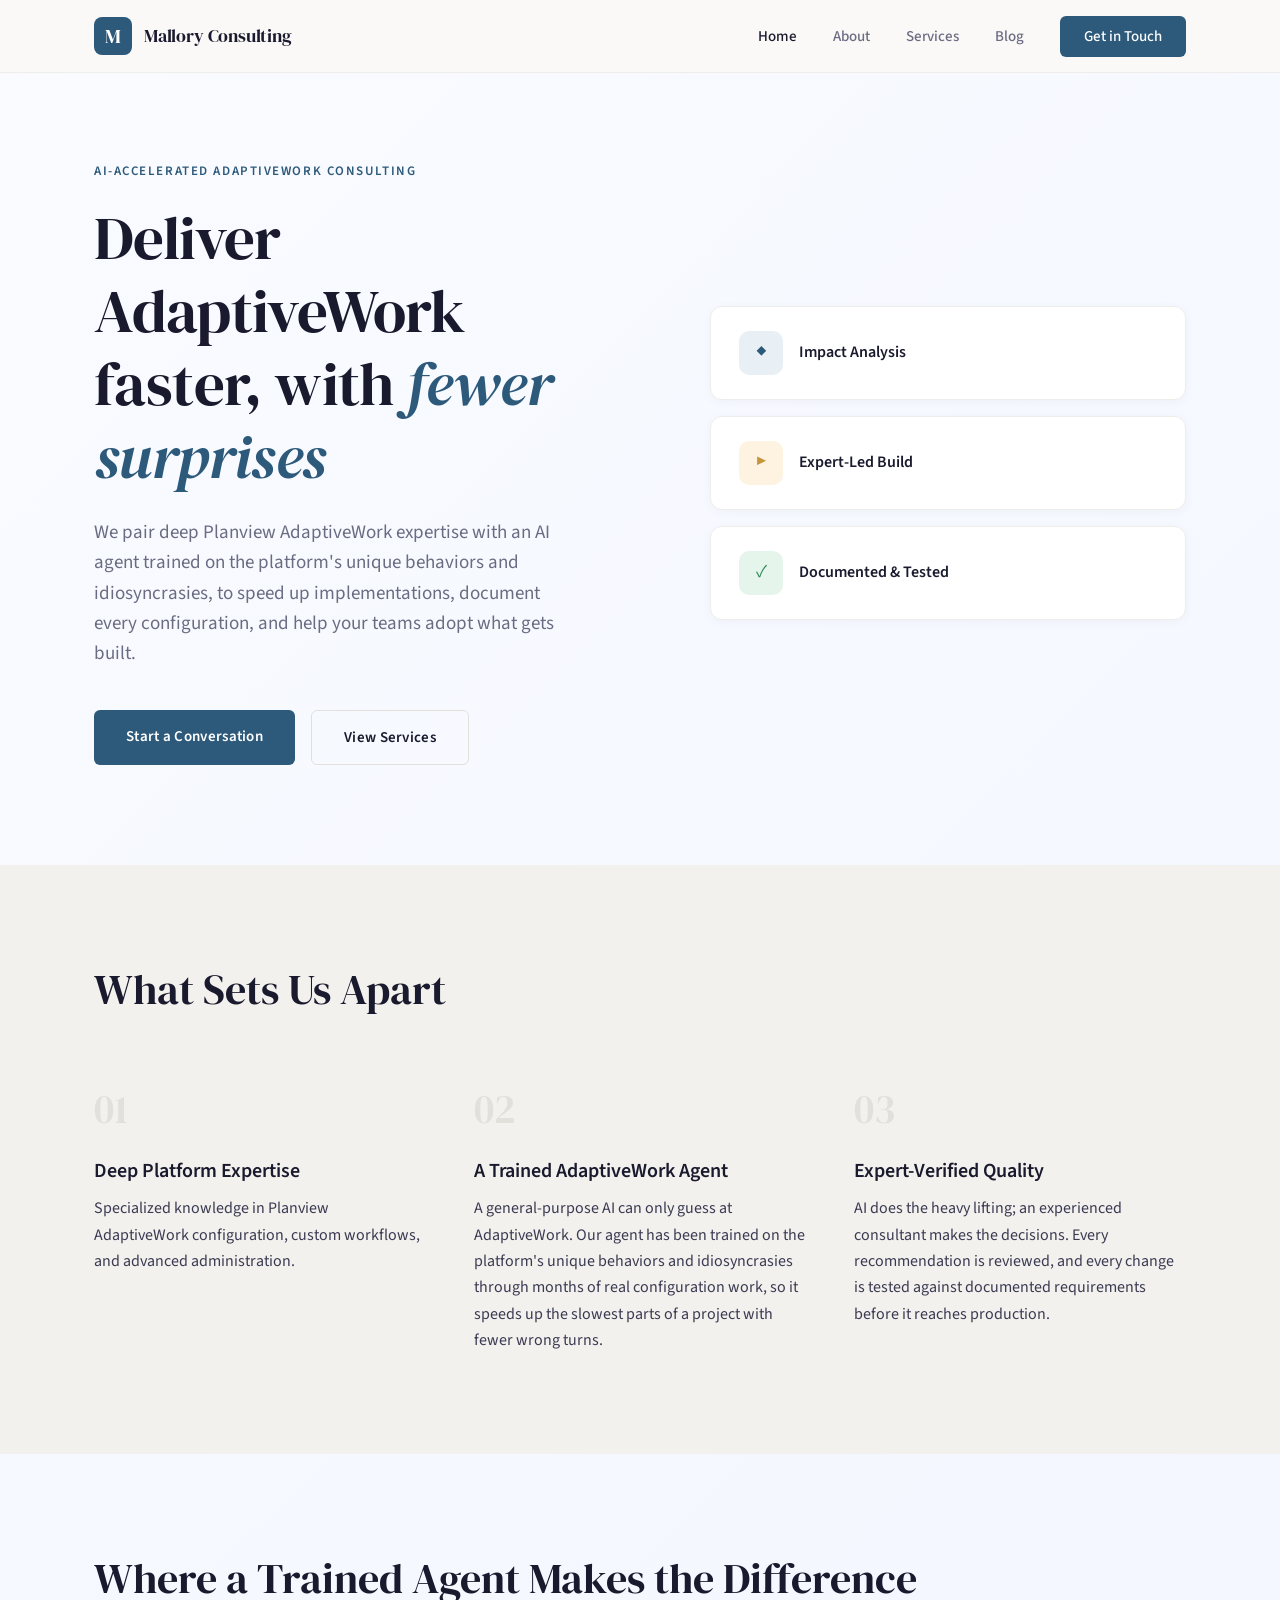
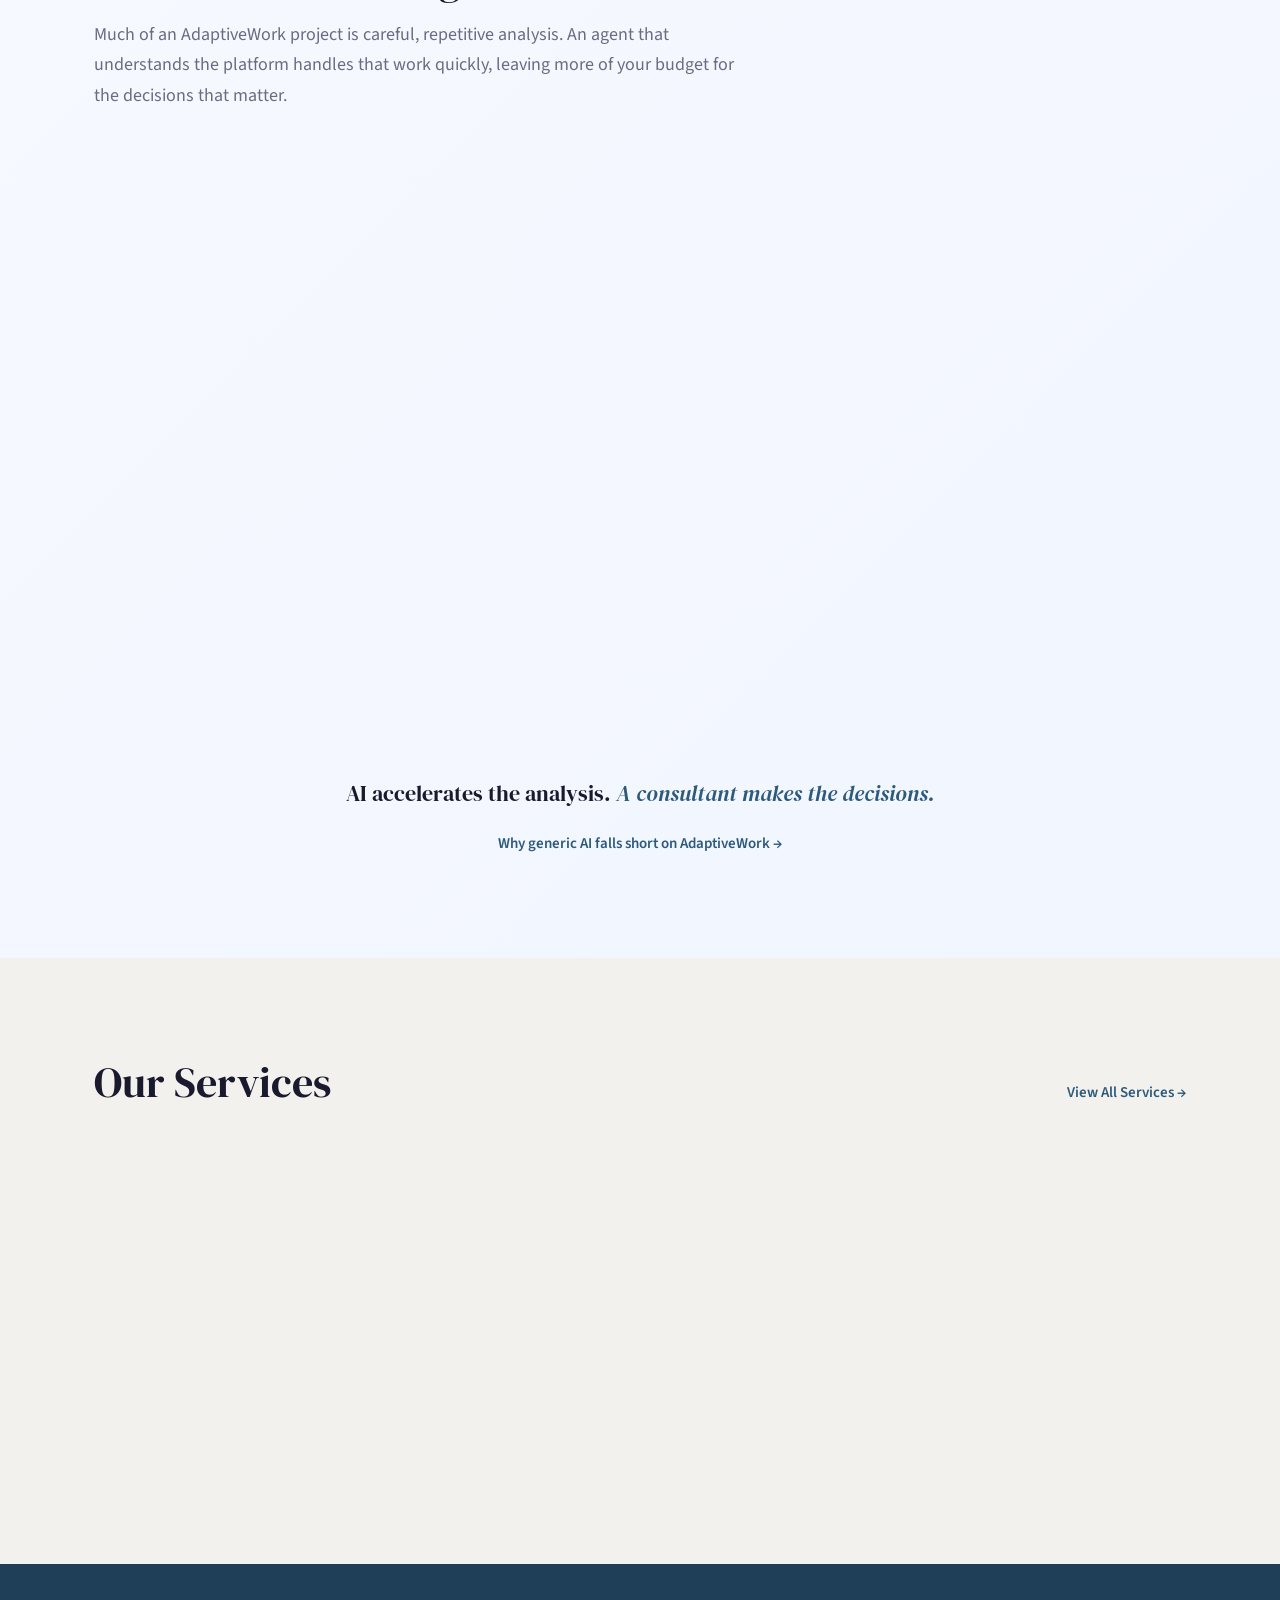
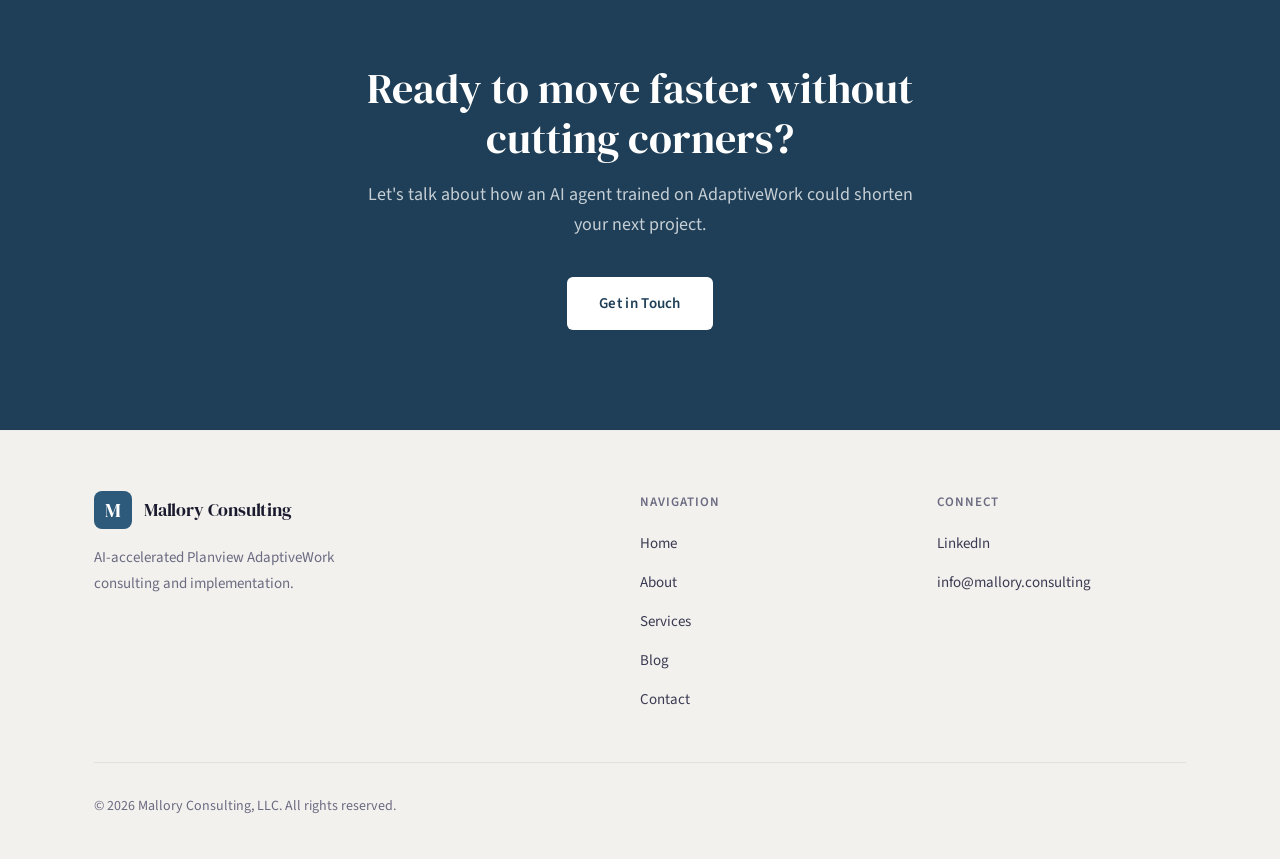
==== commit e61399d6: "Refresh site around trained ApativeWork agent; add AI delivery blog post" ====
--- a/index.html
+++ b/index.html
@@ -3,11 +3,11 @@
 <head>
     <meta charset="UTF-8">
     <meta name="viewport" content="width=device-width, initial-scale=1.0">
-    <title>Mallory Consulting</title>
-    <meta name="description" content="Expert Planview AdaptiveWork implementation and configuration consulting. Custom workflows, fields, automation, and admin-level platform solutions for your organization.">
-    <meta name="keywords" content="Planview AdaptiveWork, AdaptiveWork consultant, AdaptiveWork implementation, project management consulting, workflow automation, AdaptiveWork configuration">
-    <meta property="og:title" content="Mallory Consulting">
-    <meta property="og:description" content="Expert Planview AdaptiveWork implementation and configuration consulting. Custom workflows, automation, and admin-level platform solutions.">
+    <title>Mallory Consulting | AI-Accelerated Planview AdaptiveWork Consulting</title>
+    <meta name="description" content="AI-accelerated Planview AdaptiveWork consulting, powered by an agent trained on the platform's unique behaviors and idiosyncrasies, with every change reviewed by an expert.">
+    <meta name="keywords" content="Planview AdaptiveWork, AdaptiveWork consultant, AdaptiveWork implementation, AI-assisted implementation, AdaptiveWork documentation, change impact analysis, AdaptiveWork configuration, project management consulting">
+    <meta property="og:title" content="Mallory Consulting | AI-Accelerated AdaptiveWork Consulting">
+    <meta property="og:description" content="Faster Planview AdaptiveWork implementations using an AI agent trained on the platform, with every change verified by an expert consultant.">
     <meta property="og:type" content="website">
     <meta property="og:url" content="https://mallory.consulting/">
     <meta name="robots" content="index, follow">
@@ -22,7 +22,7 @@
         "@context": "https://schema.org",
         "@type": "ProfessionalService",
         "name": "Mallory Consulting, LLC",
-        "description": "Expert Planview AdaptiveWork implementation and configuration consulting services.",
+        "description": "AI-accelerated Planview AdaptiveWork implementation, configuration, and audit services, using an AI agent trained on the platform and reviewed by an expert consultant.",
         "url": "https://mallory.consulting",
         "email": "info@mallory.consulting",
         "areaServed": "US",
@@ -34,7 +34,7 @@
         "sameAs": [
             "https://www.linkedin.com/in/john-mallory-pmp-mitm-1766a44/"
         ],
-        "knowsAbout": ["Planview AdaptiveWork", "Project Management", "Workflow Automation", "AdaptiveWork Configuration", "AdaptiveWork Implementation"]
+        "knowsAbout": ["Planview AdaptiveWork", "Project Management", "Workflow Automation", "AdaptiveWork Configuration", "AdaptiveWork Implementation", "AI-Assisted Implementation", "Configuration Documentation", "Change Impact Analysis"]
     }
     </script>
 </head>
@@ -58,13 +58,13 @@
         </nav>
     </header>
 
-    <main>
+        <main>
         <!-- Hero Section -->
         <section class="hero">
             <div class="hero-content">
-                <p class="hero-eyebrow">Project Management Consulting</p>
-                <h1>Turning complexity<br>into <em>clarity</em></h1>
-                <p class="hero-description">We help organizations optimize their AdaptiveWork implementations with expert consulting and configuration services.</p>
+                <p class="hero-eyebrow">AI-Accelerated AdaptiveWork Consulting</p>
+                <h1>Deliver AdaptiveWork<br>faster, with <em>fewer surprises</em></h1>
+                <p class="hero-description">We pair deep Planview AdaptiveWork expertise with an AI agent trained on the platform's unique behaviors and idiosyncrasies, to speed up implementations, document every configuration, and help your teams adopt what gets built.</p>
                 <div class="hero-actions">
                     <a href="contact.html" class="btn btn-primary">Start a Conversation</a>
                     <a href="services.html" class="btn btn-secondary">View Services</a>
@@ -73,15 +73,15 @@
             <div class="hero-visual">
                 <div class="hero-card card-1">
                     <span class="card-icon">&#9670;</span>
-                    <span class="card-label">Strategy</span>
+                    <span class="card-label">Impact Analysis</span>
                 </div>
                 <div class="hero-card card-2">
                     <span class="card-icon">&#9654;</span>
-                    <span class="card-label">Implementation</span>
+                    <span class="card-label">Expert-Led Build</span>
                 </div>
                 <div class="hero-card card-3">
                     <span class="card-icon">&#10003;</span>
-                    <span class="card-label">Results</span>
+                    <span class="card-label">Documented &amp; Tested</span>
                 </div>
             </div>
         </section>
@@ -98,15 +98,69 @@
                     </div>
                     <div class="value-item">
                         <div class="value-number">02</div>
-                        <h3>Proven Methodology</h3>
-                        <p>A structured five-phase approach from requirements analysis through implementation and testing ensures nothing falls through the cracks.</p>
+                        <h3>A Trained AdaptiveWork Agent</h3>
+                        <p>A general-purpose AI can only guess at AdaptiveWork. Our agent has been trained on the platform's unique behaviors and idiosyncrasies through months of real configuration work, so it speeds up the slowest parts of a project with fewer wrong turns.</p>
                     </div>
                     <div class="value-item">
                         <div class="value-number">03</div>
-                        <h3>Hands-On Delivery</h3>
-                        <p>We don't just advise — we configure, build, test, and deliver production-ready solutions tailored to your organization.</p>
-                    </div>
-                </div>
+                        <h3>Expert-Verified Quality</h3>
+                        <p>AI does the heavy lifting; an experienced consultant makes the decisions. Every recommendation is reviewed, and every change is tested against documented requirements before it reaches production.</p>
+                    </div>
+                </div>
+            </div>
+        </section>
+
+        <!-- AI Capabilities -->
+        <section class="ai-section">
+            <div class="container">
+                <h2 class="section-title">Where a Trained Agent Makes the Difference</h2>
+                <p class="section-subtitle">Much of an AdaptiveWork project is careful, repetitive analysis. An agent that understands the platform handles that work quickly, leaving more of your budget for the decisions that matter.</p>
+                <div class="services-grid">
+                    <div class="service-card">
+                        <div class="service-icon">
+                            <svg width="32" height="32" viewBox="0 0 32 32" fill="none"><circle cx="16" cy="16" r="3" stroke="currentColor" stroke-width="2"/><circle cx="16" cy="16" r="9" stroke="currentColor" stroke-width="2"/><path d="M16 2v4M16 26v4M2 16h4M26 16h4" stroke="currentColor" stroke-width="2" stroke-linecap="round"/></svg>
+                        </div>
+                        <h3>Change Impact Analysis</h3>
+                        <p>Before a new feature is built, we trace which fields, rules, actions, and panels it touches, so surprises surface in planning instead of production.</p>
+                    </div>
+                    <div class="service-card">
+                        <div class="service-icon">
+                            <svg width="32" height="32" viewBox="0 0 32 32" fill="none"><path d="M8 4h11l5 5v19H8V4z" stroke="currentColor" stroke-width="2" stroke-linejoin="round"/><path d="M19 4v5h5M12 16h8M12 21h8" stroke="currentColor" stroke-width="2" stroke-linecap="round" stroke-linejoin="round"/></svg>
+                        </div>
+                        <h3>Living Documentation</h3>
+                        <p>Data dictionaries and configuration documents drafted from your environment and verified by a consultant, so knowledge stays with your team.</p>
+                    </div>
+                    <div class="service-card">
+                        <div class="service-icon">
+                            <svg width="32" height="32" viewBox="0 0 32 32" fill="none"><rect x="3" y="7" width="10" height="18" rx="2" stroke="currentColor" stroke-width="2"/><rect x="19" y="7" width="10" height="18" rx="2" stroke="currentColor" stroke-width="2"/><path d="M15 13h2M15 19h2" stroke="currentColor" stroke-width="2" stroke-linecap="round"/></svg>
+                        </div>
+                        <h3>Environment Comparison</h3>
+                        <p>Differences between sandbox, test, and production are identified and explained before anything is promoted.</p>
+                    </div>
+                    <div class="service-card">
+                        <div class="service-icon">
+                            <svg width="32" height="32" viewBox="0 0 32 32" fill="none"><rect x="5" y="4" width="22" height="24" rx="3" stroke="currentColor" stroke-width="2"/><path d="M10 12l2 2 4-4M10 21l2 2 4-4M19 13h4M19 22h4" stroke="currentColor" stroke-width="2" stroke-linecap="round" stroke-linejoin="round"/></svg>
+                        </div>
+                        <h3>Requirements to Test Plans</h3>
+                        <p>Draft test cases traced directly to documented requirements, refined by a consultant and ready for your team to execute.</p>
+                    </div>
+                    <div class="service-card">
+                        <div class="service-icon">
+                            <svg width="32" height="32" viewBox="0 0 32 32" fill="none"><path d="M3 17h6l3-8 5 15 3-7h9" stroke="currentColor" stroke-width="2" stroke-linecap="round" stroke-linejoin="round"/></svg>
+                        </div>
+                        <h3>Configuration Health Checks</h3>
+                        <p>Find unused fields, obsolete rules, and cascading automation before they slow your system down or confuse your admins.</p>
+                    </div>
+                    <div class="service-card">
+                        <div class="service-icon">
+                            <svg width="32" height="32" viewBox="0 0 32 32" fill="none"><circle cx="11" cy="11" r="4" stroke="currentColor" stroke-width="2"/><circle cx="23" cy="13" r="3" stroke="currentColor" stroke-width="2"/><path d="M4 26c0-4 3-7 7-7s7 3 7 7M20 26c0-3 2-5 5-5s4 2 4 5" stroke="currentColor" stroke-width="2" stroke-linecap="round"/></svg>
+                        </div>
+                        <h3>Adoption Support</h3>
+                        <p>Role-based training materials, release notes, and quick-reference guides built from your actual configuration, not generic templates.</p>
+                    </div>
+                </div>
+                <p class="ai-note">AI accelerates the analysis. <em>A consultant makes the decisions.</em></p>
+                <p class="ai-link"><a href="blog/ai-accelerated-adaptivework-delivery.html" class="link-arrow">Why generic AI falls short on AdaptiveWork &rarr;</a></p>
             </div>
         </section>
 
@@ -123,21 +177,21 @@
                             <svg width="32" height="32" viewBox="0 0 32 32" fill="none"><rect x="4" y="4" width="10" height="10" rx="2" stroke="currentColor" stroke-width="2"/><rect x="18" y="4" width="10" height="10" rx="2" stroke="currentColor" stroke-width="2"/><rect x="4" y="18" width="10" height="10" rx="2" stroke="currentColor" stroke-width="2"/><rect x="18" y="18" width="10" height="10" rx="2" stroke="currentColor" stroke-width="2"/></svg>
                         </div>
                         <h3>Platform Implementation</h3>
-                        <p>End-to-end AdaptiveWork setup including custom fields, workflows, actions, and integrations.</p>
+                        <p>End-to-end AdaptiveWork setup including custom fields, workflows, actions, and integrations, with requirements and impact analysis from an agent trained on the platform.</p>
                     </div>
                     <div class="service-card">
                         <div class="service-icon">
                             <svg width="32" height="32" viewBox="0 0 32 32" fill="none"><path d="M6 26V12l10-8 10 8v14H6z" stroke="currentColor" stroke-width="2" stroke-linejoin="round"/><rect x="12" y="18" width="8" height="8" stroke="currentColor" stroke-width="2"/></svg>
                         </div>
                         <h3>System Configuration</h3>
-                        <p>Custom objects, fields, workflow rules, global CSS/JavaScript, and panel configurations.</p>
-                    </div>
-                    <div class="service-card">
-                        <div class="service-icon">
-                            <svg width="32" height="32" viewBox="0 0 32 32" fill="none"><circle cx="16" cy="16" r="11" stroke="currentColor" stroke-width="2"/><path d="M16 9v7l5 3" stroke="currentColor" stroke-width="2" stroke-linecap="round"/></svg>
-                        </div>
-                        <h3>Process Optimization</h3>
-                        <p>Analyze existing workflows and implement streamlined processes that align with your business goals.</p>
+                        <p>Custom objects, fields, workflow rules, global CSS/JavaScript, and panel configurations, with impact analysis before every change.</p>
+                    </div>
+                    <div class="service-card">
+                        <div class="service-icon">
+                            <svg width="32" height="32" viewBox="0 0 32 32" fill="none"><circle cx="14" cy="14" r="8" stroke="currentColor" stroke-width="2"/><path d="M20 20l8 8M10 14l3 3 5-6" stroke="currentColor" stroke-width="2" stroke-linecap="round" stroke-linejoin="round"/></svg>
+                        </div>
+                        <h3>Audit &amp; Documentation</h3>
+                        <p>Map and document an existing environment, find over-configuration, and compare environments with an agent trained on AdaptiveWork.</p>
                     </div>
                 </div>
             </div>
@@ -147,8 +201,8 @@
         <section class="cta-section">
             <div class="container">
                 <div class="cta-content">
-                    <h2>Ready to transform your project management?</h2>
-                    <p>Let's discuss how Mallory Consulting can help your organization work smarter.</p>
+                    <h2>Ready to move faster without cutting corners?</h2>
+                    <p>Let's talk about how an AI agent trained on AdaptiveWork could shorten your next project.</p>
                     <a href="contact.html" class="btn btn-primary btn-light">Get in Touch</a>
                 </div>
             </div>
@@ -163,7 +217,7 @@
                         <span class="logo-mark">M</span>
                         <span class="logo-text">Mallory Consulting</span>
                     </a>
-                    <p>Expert project management consulting and implementation services.</p>
+                    <p>AI-accelerated Planview AdaptiveWork consulting and implementation.</p>
                 </div>
                 <div class="footer-links">
                     <h4>Navigation</h4>
@@ -172,7 +226,7 @@
                         <li><a href="about.html">About</a></li> 
 			<li><a href="services.html">Services</a></li>
        			<li><a href="blog.html">Blog</a></li>
-       			<li><a href="contact.html" class="nav-cta">Get in Touch</a></li>
+       			<li><a href="contact.html">Contact</a></li>
                     </ul>
                 </div>
                 <div class="footer-links">
--- a/css/style.css
+++ b/css/style.css
@@ -1270,3 +1270,52 @@
         font-size: 17px;
     }
 }
+
+
+/* ============================================
+   AI Capabilities Section (home page)
+   ============================================ */
+.ai-section {
+    padding: var(--section-padding) 0;
+}
+
+.ai-section .section-subtitle {
+    max-width: 640px;
+    margin-bottom: 48px;
+}
+
+.ai-note {
+    margin-top: 48px;
+    text-align: center;
+    font-family: var(--font-display);
+    font-size: 1.4rem;
+    color: var(--color-ink);
+}
+
+.ai-note em {
+    color: var(--color-accent);
+}
+
+.ai-section + .services-preview {
+    background-color: var(--color-surface-warm);
+}
+
+.page-hero .hero-description {
+    max-width: 620px;
+    margin-top: 20px;
+}
+
+.ai-section .ai-link {
+    margin-top: 16px;
+    text-align: center;
+}
+
+.ai-explainer {
+    padding: 0 0 var(--section-padding);
+}
+
+.ai-explainer p {
+    max-width: 680px;
+    font-size: 17px;
+    margin-bottom: 16px;
+}
